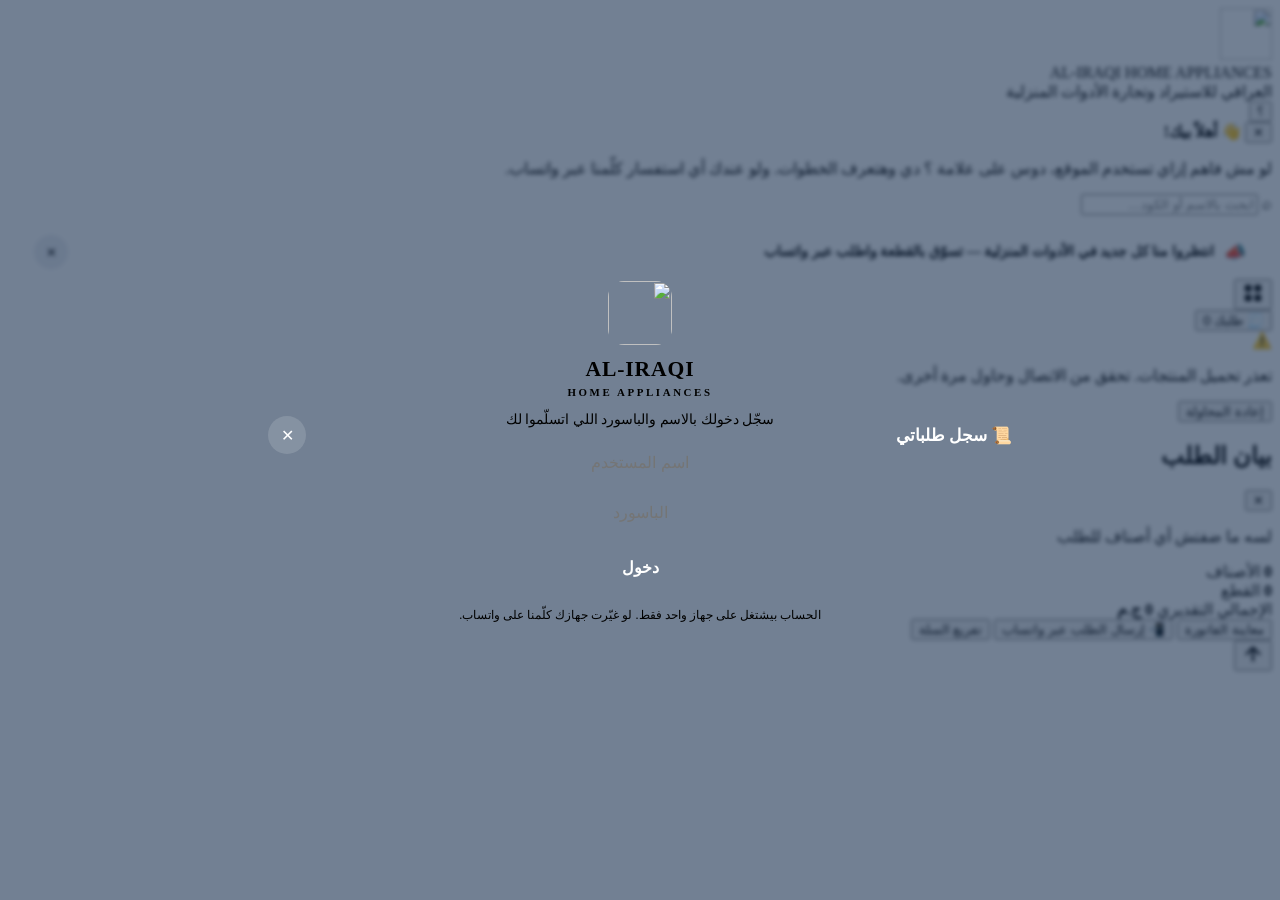
==== index.html @ 2ec54104 "Add files via upload" ====
<!DOCTYPE html>
<html lang="ar" dir="rtl">
<head>
<meta charset="UTF-8">
<meta name="viewport" content="width=device-width, initial-scale=1.0">
<title>AL-IRAQI HOME APPLIANCES | المتجر</title>
<!-- ===== رسالة الرابط (بتظهر لما الرابط يتبعت على واتساب/فيسبوك) — غيّر النص هنا مرة واحدة ===== -->
<meta name="description" content="انتظروا منا كل جديد في الأدوات المنزلية — تسوّق بالقطعة واطلب عبر واتساب">
<meta property="og:type" content="website">
<meta property="og:locale" content="ar_EG">
<meta property="og:title" content="AL-IRAQI HOME APPLIANCES | المتجر">
<meta property="og:description" content="انتظروا منا كل جديد في الأدوات المنزلية — تسوّق بالقطعة واطلب عبر واتساب">
<meta name="twitter:card" content="summary_large_image">
<!-- بعد ما تعرف الرابط النهائي للموقع، شيل علامات التعليق وبدّل YOUR-DOMAIN:
<link rel="canonical" href="https://YOUR-DOMAIN/">
<meta property="og:url" content="https://YOUR-DOMAIN/">
<meta property="og:image" content="https://YOUR-DOMAIN/preview.png">
(preview.png = صورة 1200×630 بصيغة PNG أو JPG بجانب index.html — واتساب مش بيعرض SVG)
-->
<meta name="theme-color" content="#1b3a63">
<link rel="icon" href="data:image/svg+xml,%3Csvg xmlns='http://www.w3.org/2000/svg' viewBox='0 0 64 64'%3E%3Crect width='64' height='64' rx='14' fill='%231b3a63'/%3E%3Ctext x='32' y='43' font-size='30' font-weight='800' text-anchor='middle' font-family='Arial' fill='%23fff'%3EAI%3C/text%3E%3C/svg%3E">
<link rel="preconnect" href="https://fonts.googleapis.com">
<link rel="preconnect" href="https://fonts.gstatic.com" crossorigin>
<link href="https://fonts.googleapis.com/css2?family=Montserrat:wght@500;600;700;800&family=Cairo:wght@400;600;700;800&family=Tajawal:wght@400;500;700&display=swap" rel="stylesheet">
<link rel="stylesheet" href="style.css">
<link rel="stylesheet" href="cards.css">
</head>
<body data-mode="retail">

  <!-- ===== شريط وضع التجربة (بيظهر للمدير فقط) ===== -->
  <div class="test-ribbon" id="testRibbon" hidden role="status">🧪 وضع التجربة — الطلبات هنا وهمية ومش بتأثر على المخزون الحقيقي</div>

  <!-- ===== الهيدر ===== -->
  <header class="site-header">
    <div class="header-inner">
      <div class="brand">
        <img class="brand-logo" src="logo.svg" alt="" width="52" height="52">
        <div class="brand-text">
          <div class="brand-en">AL-IRAQI <span>HOME APPLIANCES</span></div>
          <div class="brand-ar">العراقي للاستيراد وتجارة الأدوات المنزلية</div>
        </div>
      </div>
      <div class="header-actions">
      <button class="help-btn history-btn" id="historyBtn" type="button" hidden aria-haspopup="dialog" aria-label="سجل طلباتي" title="سجل طلباتي">📜<span class="history-count" id="historyCount">0</span></button>
      <div class="help-wrap">
        <button class="help-btn" id="helpBtn" type="button" aria-haspopup="dialog" aria-label="كيفية استخدام الموقع" title="كيفية استخدام الموقع">؟</button>
        <div class="help-popover" id="helpPopover" hidden role="note">
          <button class="help-popover-close" id="helpPopoverClose" type="button" aria-label="إغلاق الرسالة">✕</button>
          <b>👋 أهلاً بيك!</b>
          <p>لو مش فاهم إزاي تستخدم الموقع، دوس على علامة <span class="hp-q">؟</span> دي وهتعرف الخطوات. ولو عندك أي استفسار كلّمنا عبر واتساب.</p>
        </div>
      </div>
      </div>
    </div>
    <div class="control-bar">
      <div class="search-wrap">
        <span class="search-icon">⌕</span>
        <input type="text" id="searchInput" placeholder="ابحث بالاسم أو الكود…" autocomplete="off" aria-label="ابحث عن المنتجات بالاسم أو الكود">
      </div>
    </div>
  </header>

  <!-- ===== رسالة ثابتة (غيّر النص جوه الـ span، ولو سبته فاضي مش هتظهر) ===== -->
  <div class="site-banner" id="siteBanner" hidden role="note">
    <span class="site-banner-icon" aria-hidden="true">📣</span>
    <p class="site-banner-text">انتظروا منا كل جديد في الأدوات المنزلية — تسوّق بالقطعة واطلب عبر واتساب</p>
    <button class="site-banner-close" id="siteBannerClose" type="button" aria-label="إغلاق الرسالة">✕</button>
  </div>

  <!-- ===== الشريط الثابت ===== -->
  <nav class="nav-bar" id="navBar" aria-label="الأقسام">
    <div class="nav-inner">
      <button class="cat-grid-btn" id="catGridBtn" type="button" aria-haspopup="dialog" aria-label="كل الأقسام" title="كل الأقسام">
        <svg viewBox="0 0 24 24" width="22" height="22" aria-hidden="true"><rect x="3" y="3" width="7.5" height="7.5" rx="2" fill="currentColor"/><rect x="13.5" y="3" width="7.5" height="7.5" rx="2" fill="currentColor"/><rect x="3" y="13.5" width="7.5" height="7.5" rx="2" fill="currentColor"/><rect x="13.5" y="13.5" width="7.5" height="7.5" rx="2" fill="currentColor"/></svg>
      </button>
      <div class="category-chips" id="categoryChips" role="tablist" aria-label="تصفية حسب القسم"></div>
      <button class="cart-btn" id="cartBtn" type="button" aria-label="سلة الطلب">
        <span class="cart-icon">🧾</span>
        <span class="cart-label">طلبك</span>
        <span class="cart-count" id="cartCount">0</span>
      </button>
    </div>
  </nav>

  <!-- ===== حالات التحميل ===== -->
  <div class="empty-state" id="loadingState">
    <span>⏳</span>
    <p>جاري تحميل المنتجات…</p>
  </div>
  <div class="empty-state" id="loadErrorState" hidden>
    <span>⚠️</span>
    <p>تعذر تحميل المنتجات. تحقق من الاتصال وحاول مرة أخرى.</p>
    <button id="retryLoadBtn" type="button">إعادة المحاولة</button>
  </div>
  <div class="empty-state" id="noProductsState" hidden>
    <span>📦</span>
    <p>لا توجد منتجات متاحة حالياً.</p>
  </div>
  <div class="empty-state" id="emptyState" hidden>
    <span>📭</span>
    <p>مفيش أصناف مطابقة للبحث ده</p>
    <button id="resetFilters" type="button">إلغاء الفلاتر</button>
  </div>

  <!-- ===== شبكة المنتجات ===== -->
  <main class="catalog-grid" id="catalogGrid" aria-live="polite" hidden></main>

  <!-- ===== قالب كارت المنتج (شكل بيموكوك: صورة كبيرة + شريط الاسم + جدول بيانات) ===== -->
  <template id="cardTemplate">
    <article class="product-card">
      <div class="card-media">
        <img class="card-img" alt="" decoding="async">
        <div class="gallery-nav" hidden>
          <button type="button" class="gallery-arrow prev" aria-label="الصورة السابقة">‹</button>
          <button type="button" class="gallery-arrow next" aria-label="الصورة التالية">›</button>
        </div>
        <span class="gallery-counter" dir="ltr">1 / 1</span>
        <div class="card-badges" hidden></div>
      </div>

      <h3 class="card-name"></h3>

      <div class="info-table">
        <div class="info-row"><span class="info-label">كود المنتج</span><span class="info-val card-itemid"></span></div>
        <div class="info-row row-cat"><span class="info-label">القسم</span><span class="info-val card-category"></span></div>
        <div class="info-row row-pcs"><span class="info-label">الكمية داخل الكرتونة</span><span class="info-val qty-num"></span></div>
        <div class="info-row row-piece"><span class="info-label">سعر القطعة</span><span class="info-val price-piece"></span></div>
        <div class="info-row row-carton"><span class="info-label">سعر الكرتونة</span><span class="info-val price-carton"></span></div>
        <div class="info-row row-avail"><span class="info-label">الحالة</span><span class="info-val"><span class="avail-flag"></span></span></div>
      </div>

      <p class="card-desc"></p>

      <div class="card-buy">
        <div class="unit-switch" role="group" aria-label="طريقة الشراء">
          <button type="button" class="unit-btn" data-unit="piece">بالقطعة</button>
          <button type="button" class="unit-btn active" data-unit="carton">بالكرتونة</button>
        </div>

        <div class="qty-stepper">
          <button class="step-btn minus" type="button" aria-label="تقليل">−</button>
          <input type="number" class="qty-input" value="1" min="1" step="1" inputmode="numeric" aria-label="الكمية">
          <button class="step-btn plus" type="button" aria-label="زيادة">+</button>
        </div>

        <div class="line-total">
          <span>الإجمالي</span>
          <b class="line-total-value"></b>
        </div>

        <button class="btn-add" type="button">أضف للطلب</button>
      </div>
    </article>
  </template>

  <!-- ===== لايت بوكس الصورة ===== -->
  <div class="lightbox" id="lightbox" hidden role="dialog" aria-modal="true" aria-label="تكبير صورة المنتج">
    <button class="lightbox-close" id="lightboxClose" type="button" aria-label="إغلاق">✕</button>
    <button class="lightbox-arrow prev" id="lightboxPrev" type="button" aria-label="الصورة السابقة" hidden>‹</button>
    <img id="lightboxImg" src="" alt="" loading="lazy" decoding="async">
    <button class="lightbox-arrow next" id="lightboxNext" type="button" aria-label="الصورة التالية" hidden>›</button>
    <span class="lightbox-counter" id="lightboxCounter" hidden></span>
  </div>

  <!-- ===== سلة الطلب ===== -->
  <aside class="cart-panel" id="cartPanel" aria-hidden="true" role="dialog" aria-modal="true" aria-label="بيان الطلب">
    <div class="cart-header">
      <h2>بيان الطلب</h2>
      <button id="cartClose" type="button" aria-label="إغلاق السلة">✕</button>
    </div>
    <div class="cart-items" id="cartItems">
      <p class="cart-empty-msg">لسه ما ضفتش أي أصناف للطلب</p>
    </div>
    <div class="cart-summary">
      <div class="cart-stats">
        <div class="cart-stat">
          <b id="cartTotalItems">0</b>
          <span>الأصناف</span>
        </div>
        <div class="cart-stat stat-cartons">
          <b id="cartTotalCartons">0</b>
          <span>الكراتين</span>
        </div>
        <div class="cart-stat">
          <b id="cartTotalPieces">0</b>
          <span>القطع</span>
        </div>
      </div>
      <div class="cart-grand-total">
        <span>الإجمالي التقديري</span>
        <b id="cartTotalPrice">0 ج.م</b>
      </div>
      <div class="cart-summary-actions">
        <button class="btn-invoice" id="invoiceBtn" type="button">معاينة الفاتورة</button>
        <button class="btn-checkout" id="checkoutBtn" type="button">📲 إرسال الطلب عبر واتساب</button>
        <button class="btn-clear-cart" id="clearCartBtn" type="button">تفريغ السلة</button>
      </div>
    </div>
  </aside>

  <!-- ===== الفاتورة / بيان الطلب ===== -->
  <div class="invoice-modal" id="invoiceModal" hidden role="dialog" aria-modal="true" aria-label="فاتورة الطلب">
    <div class="inv-busy" id="invBusy" hidden role="status" aria-live="polite">
      <div class="inv-busy-box"><span class="inv-spinner" aria-hidden="true"></span><p id="invBusyText">جاري تجهيز الفاتورة…</p></div>
    </div>
    <div class="inv-customer-edit" id="invCustomerEdit">
      <div class="inv-customer-title">بيانات العميل <small>(بتظهر في الفاتورة)</small></div>
      <div class="inv-customer-fields">
        <input type="text" id="customerName" maxlength="60" placeholder="اسم العميل / المحل *" autocomplete="name" required aria-required="true" aria-label="اسم العميل" aria-describedby="customerNameHint">
        <input type="tel" id="customerPhone" maxlength="20" inputmode="tel" placeholder="رقم الواتساب * (مثال: 01012345678)" autocomplete="tel" required aria-required="true" aria-label="رقم واتساب العميل" aria-describedby="customerPhoneHint">
      </div>
      <small class="field-hint" id="customerNameHint" hidden></small>
      <small class="field-hint" id="customerPhoneHint" hidden></small>
    </div>
    <div class="invoice-toolbar" id="invoiceToolbar">
      <button type="button" class="inv-btn primary" id="invoicePdfBtn">⬇️ تحميل PDF وإرسال عبر واتساب</button>
      <button type="button" class="inv-btn" id="invoiceCloseBtn">إغلاق</button>
    </div>
    <p class="inv-ready" id="invReady" hidden role="status">✅ اتحمّل ملف الفاتورة — دوس الزرار الأخضر «إرسال عبر واتساب»، وبعدين اضغط 📎 وارفق آخر ملف اتحمّل (مستند).</p>
    <div class="invoice-sheet" id="invoiceDoc"></div>
  </div>

  <!-- ===== سجل طلباتي (فواتير العميل السابقة) ===== -->
  <div class="hist-modal" id="historyModal" hidden role="dialog" aria-modal="true" aria-label="سجل طلباتي">
    <div class="hist-overlay" id="historyOverlay"></div>
    <div class="hist-sheet">
      <div class="hist-head">
        <h2>📜 سجل طلباتي</h2>
        <button id="historyClose" type="button" aria-label="إغلاق">✕</button>
      </div>
      <div class="hist-body" id="historyList"></div>
    </div>
  </div>

  <!-- ===== مودال كيفية استخدام الموقع ===== -->
  <div class="help-modal" id="helpModal" hidden role="dialog" aria-modal="true" aria-label="كيفية استخدام الموقع">
    <div class="help-overlay" id="helpOverlay"></div>
    <div class="help-sheet">
      <div class="help-head">
        <h2>إزاي تستخدم الموقع؟</h2>
        <button id="helpClose" type="button" aria-label="إغلاق">✕</button>
      </div>
      <div class="help-body">
        <div class="help-tip">
          <span class="help-tip-icon">🖼️</span>
          <div class="help-tip-text">
            <b>تكبير صور المنتج</b>
            <p>دوس على صورة أي منتج تتكبر على طول، وتقدر تتنقل بين كل صور الصنف بالأسهم أو بالسحب بإصبعك.</p>
          </div>
        </div>
        <div class="help-tip">
          <span class="help-tip-icon">📂</span>
          <div class="help-tip-text">
            <b>تصفح الأقسام</b>
            <p>أول ما تنزل، اللوجو والبحث بيختفوا ويفضل شريط الأقسام ثابت فوق. مرّر عليه يمين وشمال، أو دوس على زرار المربعات ▦ تشوف كل الأقسام مرة واحدة وتختار منها. وزرار السهم ⬆ تحت بيرجّعك لأول الصفحة.</p>
          </div>
        </div>
        <div class="help-tip">
          <span class="help-tip-icon">🛒</span>
          <div class="help-tip-text">
            <b>إضافة صنف للطلب</b>
            <p>حدد الكمية المطلوبة، وبعدين دوس "أضف للطلب" — تقدر تتابع اللي ضفته من زرار "طلبك" فوق.</p>
          </div>
        </div>
        <div class="help-tip">
          <span class="help-tip-icon">🧾</span>
          <div class="help-tip-text">
            <b>تجهيز الفاتورة</b>
            <p>من "طلبك" دوس "معاينة الفاتورة"، اكتب اسمك ورقم الواتساب (إلزامي)، وبعدين دوس «تحميل PDF وإرسال عبر واتساب»: الملف بينزل، ونفس الزرار بيتحول لأخضر «إرسال عبر واتساب» — دوس عليه تاني.</p>
          </div>
        </div>
        <div class="help-tip">
          <span class="help-tip-icon">📎</span>
          <div class="help-tip-text">
            <b>إرسال الفاتورة عبر واتساب</b>
            <p>بعد ما الملف ينزل دوس نفس الزرار تاني (بقى أخضر «إرسال عبر واتساب») — هيفتح محادثتنا برسالة جاهزة. بعدها اضغط 📎 واختار «مستند» وارفق <b>آخر ملف اتحمّل</b> (ملف الفاتورة)، وابعت. متنساش ترفق الملف قبل الإرسال!</p>
          </div>
        </div>
      </div>
      <div class="help-foot">
        <span>في مشكلة أو استفسار؟</span>
        <a id="helpWhatsappLink" href="#" target="_blank" rel="noopener" class="help-whatsapp-link">📞 تواصل معنا عبر واتساب</a>
        <button id="logoutBtn" class="logout-btn" type="button" hidden>تسجيل الخروج</button>
      </div>
    </div>
  </div>

  <!-- ===== شاشة كل الأقسام ===== -->
  <div class="cat-sheet-modal" id="catSheet" hidden role="dialog" aria-modal="true" aria-label="كل التصنيفات">
    <div class="cat-sheet-overlay" id="catSheetOverlay"></div>
    <div class="cat-sheet">
      <div class="cat-sheet-handle" aria-hidden="true"></div>
      <div class="cat-sheet-head">
        <h2>كل التصنيفات</h2>
        <button id="catSheetClose" type="button" aria-label="إغلاق">✕</button>
      </div>
      <div class="cat-sheet-list" id="catSheetList"></div>
    </div>
  </div>

  <!-- ===== زرار الصعود للأعلى ===== -->
  <button class="scroll-top" id="scrollTopBtn" type="button" aria-label="الرجوع لأعلى الصفحة" title="لأعلى">
    <svg viewBox="0 0 24 24" width="22" height="22" aria-hidden="true"><path d="M12 19V5M5 12l7-7 7 7" fill="none" stroke="currentColor" stroke-width="2.6" stroke-linecap="round" stroke-linejoin="round"/></svg>
  </button>

  <!-- ===== شاشة تسجيل الدخول (الموقع كله مقفول لحد ما العميل يسجّل) ===== -->
  <div class="login-gate" id="loginGate" hidden role="dialog" aria-modal="true" aria-label="تسجيل الدخول">
    <form class="login-card" id="loginForm" autocomplete="on">
      <img class="login-logo" src="logo.svg" alt="" width="64" height="64">
      <h1 class="login-title">AL-IRAQI <small>HOME APPLIANCES</small></h1>
      <p class="login-sub">سجّل دخولك بالاسم والباسورد اللي اتسلّموا لك</p>
      <input type="text" id="loginUser" name="username" placeholder="اسم المستخدم" autocomplete="username" autocapitalize="none" spellcheck="false" required aria-label="اسم المستخدم">
      <input type="password" id="loginPass" name="password" placeholder="الباسورد" autocomplete="current-password" required aria-label="الباسورد">
      <p class="login-error" id="loginError" hidden role="alert"></p>
      <button type="submit" class="btn-login" id="loginBtn">دخول</button>
      <p class="login-note">الحساب بيشتغل على جهاز واحد فقط. لو غيّرت جهازك كلّمنا على واتساب.</p>
    </form>
  </div>

  <div class="cart-overlay" id="cartOverlay" hidden></div>
  <div class="toast-container" id="toastContainer" role="status" aria-live="polite" aria-atomic="true"></div>

  <script src="https://cdnjs.cloudflare.com/ajax/libs/PapaParse/5.4.1/papaparse.min.js"></script>
  <script src="https://cdnjs.cloudflare.com/ajax/libs/html2canvas/1.4.1/html2canvas.min.js"></script>
  <script src="https://cdnjs.cloudflare.com/ajax/libs/jspdf/2.5.1/jspdf.umd.min.js"></script>
  <script src="script.js"></script>
</body>
</html>
---- cards.css ----
/* =========================================================
   cards.css — شكل كارت الصنف (على طراز بيموكوك) + فروق نسخة القطاعي
   بيتحمّل بعد style.css (لا تغيّر ترتيبهم في الـ HTML)
   ========================================================= */

/* ---- الشبكة: عمود واحد على الموبايل عشان الصورة تاخد أكبر مساحة ---- */
.catalog-grid,
.category-products-grid{
  grid-template-columns:repeat(auto-fill, minmax(min(280px, 100%), 1fr));
  gap:22px;
}
@media (max-width:600px){
  .catalog-grid{ padding:14px 12px 80px; }
  .catalog-grid,
  .category-products-grid{ grid-template-columns:1fr; gap:16px; }
}

/* ---- الكارت ---- */
.product-card{ border-radius:20px; }
.product-card:hover{ transform:none; }
.product-card:hover .card-img{ transform:none; }

/* الصورة: مربعة بعرض الكارت كله، بدون قص للمحتوى المهم */
.card-media{ aspect-ratio:1/1; border-radius:0; }
.card-img{ object-fit:cover; }
.gallery-arrow{ width:38px; height:38px; font-size:1.3rem; }

/* شريط اسم الصنف */
.product-card .card-name{
  margin:0;
  padding:14px 14px;
  background:var(--emerald-bg);
  border-top:1px solid var(--line);
  border-bottom:2px solid var(--emerald);
  color:var(--navy);
  font-size:1.08rem;
  font-weight:800;
  line-height:1.5;
  text-align:center;
}

/* ---- جدول البيانات: العنوان يمين والقيمة شمال ---- */
.info-table{ display:flex; flex-direction:column; }
.info-row{
  display:grid;
  grid-template-columns:1fr 1fr;
  min-height:46px;
  border-bottom:1px solid var(--line);
}
.info-label,
.info-val{
  display:flex;
  align-items:center;
  justify-content:center;
  padding:8px 10px;
  text-align:center;
  min-width:0;
}
.info-label{
  border-left:1px solid var(--line);
  font-weight:700;
  font-size:.88rem;
  color:var(--text);
}
.info-val{
  font-weight:800;
  font-size:.98rem;
  color:var(--navy);
  overflow-wrap:anywhere;
}
/* تعديل خصائص قديمة في style.css كانت معمولة لشكل الكارت القديم */
.info-val.card-itemid,
.info-val.card-category{
  max-width:none;
  flex:initial;
  white-space:normal;
  overflow:visible;
  text-overflow:clip;
  font-size:.95rem;
  text-align:center;
}
.info-val.card-itemid{ direction:ltr; unicode-bidi:plaintext; }
.info-val.card-category{ color:var(--emerald-dk); }
.info-val .avail-flag{ margin:0; font-size:.78rem; padding:3px 12px; }

/* السعر المختار حاليًا (قطعة/كرتونة) يتلوّن */
.info-row.is-selected .info-label{ background:var(--emerald-bg); }
.info-row.is-selected .info-val{ background:var(--emerald-bg); color:var(--emerald-dk); }

.product-card .card-desc{
  margin:0;
  padding:10px 14px 0;
  font-size:.84rem;
}

/* ---- منطقة الشراء ---- */
.card-buy{
  display:flex;
  flex-direction:column;
  gap:10px;
  padding:14px;
  margin-top:auto;
}
.card-buy .unit-switch{ margin:0; }
.card-buy .qty-stepper{ width:100%; justify-content:space-between; }
.card-buy .step-btn{ width:52px; height:46px; font-size:1.3rem; }
.card-buy .qty-input{ flex:1; width:auto; height:46px; font-size:1rem; }
.card-buy .line-total{ margin:0; }
.card-buy .btn-add{ flex:none; width:100%; min-height:48px; font-size:.95rem; }

/* ---- فروق نسخة القطاعي: مفيش كراتين نهائيًا ---- */
body[data-mode="retail"] .cart-stats{ grid-template-columns:repeat(2, 1fr); }
body[data-mode="retail"] .cart-stat.stat-cartons{ display:none; }

/* =========================================================
   ظهور الصورة تدريجيًا: نسخة صغيرة مموّهة ثم الدقة العالية
   ========================================================= */
.card-img{ color:transparent; font-size:0; transition:filter .35s ease, transform .35s ease; }
.card-img.img-blur{ filter:blur(10px); transform:scale(1.05); }
@media (prefers-reduced-motion: reduce){ .card-img{ transition:none; } }

/* شارة "غير متوفر" على الصورة (نسخة الجملة) — أعلى يسار الصورة */
.card-unavail-badge{
  position:absolute;
  top:12px; left:12px;
  padding:5px 12px;
  border-radius:999px;
  background:var(--danger);
  color:#fff;
  font-size:.74rem;
  font-weight:800;
  box-shadow:var(--shadow-sm);
  pointer-events:none;
}

/* ---- الرسالة الثابتة تحت الهيدر ---- */
.site-banner{
  display:flex;
  align-items:center;
  gap:10px;
  max-width:1560px;
  margin:10px auto 0;
  padding:10px 14px;
  background:var(--emerald-bg);
  border:1px solid var(--emerald);
  border-radius:var(--radius-sm);
  color:var(--navy);
}
.site-banner-icon{ flex:0 0 auto; font-size:1.1rem; }
.site-banner-text{ flex:1; margin:0; font-size:.9rem; font-weight:700; line-height:1.6; }
.site-banner-close{
  flex:0 0 auto;
  width:34px; height:34px;
  border:none; border-radius:50%;
  background:rgba(27,58,99,.08);
  color:var(--navy);
  cursor:pointer;
}
.site-banner-close:hover{ background:rgba(27,58,99,.16); }
@media (max-width:1590px){ .site-banner{ margin-inline:12px; } }

/* =========================================================
   توافق كل الشاشات: موبايل ← آيباد ← لابتوب ← شاشات كبيرة
   ========================================================= */
/* تابلت (آيباد عمودي/أفقي): 2–3 أعمدة بحسب العرض تلقائيًا */
@media (min-width:601px) and (max-width:1023px){
  .catalog-grid{ padding-left:20px; padding-right:20px; }
  .product-card .card-name{ font-size:1.02rem; }
}
/* لابتوب وكمبيوتر */
@media (min-width:1400px){
  .header-inner, .control-bar, .nav-inner, .catalog-grid{ max-width:1560px; }
  .product-card .card-name{ font-size:1.1rem; }
}
/* شاشات كبيرة جدًا */
@media (min-width:1900px){
  .header-inner, .control-bar, .nav-inner, .catalog-grid, .site-banner{ max-width:1800px; }
  .catalog-grid, .category-products-grid{ grid-template-columns:repeat(auto-fill, minmax(320px, 1fr)); }
}
/* موبايل صغير */
@media (max-width:360px){
  .product-card .card-name{ font-size:.98rem; padding:12px 10px; }
  .info-label{ font-size:.8rem; }
  .info-val{ font-size:.9rem; }
}
/* موبايل بالعرض: الصورة مش لازم تملا الشاشة كلها */
@media (orientation:landscape) and (max-height:520px){
  .catalog-grid, .category-products-grid{ grid-template-columns:repeat(2, minmax(0,1fr)); }
}
/* الأجهزة اللي بتشتغل باللمس: أهداف ضغط أكبر */
@media (hover:none){
  .gallery-arrow{ width:42px; height:42px; }
}

/* =========================================================
   شاشة تسجيل الدخول + شريط وضع التجربة
   ========================================================= */
.login-gate{
  position:fixed; inset:0; z-index:300;
  display:flex; align-items:center; justify-content:center;
  padding:20px;
  background:var(--bg);
  overflow-y:auto;
}
.login-card{
  width:min(400px, 100%);
  display:flex; flex-direction:column; gap:12px;
  padding:28px 22px 22px;
  background:var(--card);
  border:1px solid var(--line);
  border-radius:22px;
  box-shadow:var(--shadow-lg);
  text-align:center;
}
.login-logo{ width:64px; height:64px; margin:0 auto; border-radius:16px; display:block; }
.login-title{
  margin:0;
  font-family:var(--ff-en);
  font-weight:800; font-size:1.35rem; letter-spacing:.04em;
  color:var(--navy); line-height:1.2;
}
.login-title small{
  display:block; margin-top:3px;
  font-size:.68rem; font-weight:600; letter-spacing:.24em; color:var(--emerald);
}
.login-sub{ margin:0 0 4px; font-size:.88rem; color:var(--muted); }
.login-card input{
  min-height:var(--tap);
  padding:10px 16px;
  border-radius:var(--radius-sm);
  border:1px solid var(--line);
  background:var(--surface);
  color:var(--text);
  font-size:1rem;
  text-align:center;
}
.login-card input:focus{ outline:none; border-color:var(--navy); background:var(--card); box-shadow:0 0 0 3px var(--navy-soft); }
.login-error{
  margin:0; padding:9px 12px;
  border-radius:var(--radius-sm);
  background:var(--danger-bg); color:var(--danger);
  font-size:.84rem; font-weight:700; line-height:1.6;
}
.btn-login{
  min-height:48px;
  border:none; border-radius:999px;
  background:var(--navy); color:#fff;
  font-weight:800; font-size:1rem; cursor:pointer;
  transition:background .2s ease;
}
.btn-login:hover{ background:var(--navy-deep); }
.btn-login:disabled{ opacity:.6; cursor:wait; }
.login-note{ margin:2px 0 0; font-size:.76rem; color:var(--muted); line-height:1.6; }

.logout-btn{
  min-height:40px; padding:0 16px;
  border-radius:999px;
  border:1px solid var(--line);
  background:var(--card); color:var(--danger);
  font-weight:700; font-size:.82rem; cursor:pointer;
}
.logout-btn:hover{ background:var(--danger-bg); }

.test-ribbon{
  padding:8px 14px;
  background:#c2564e; color:#fff;
  text-align:center; font-weight:800; font-size:.84rem;
}

/* =========================================================
   سجل الطلبات (فواتير العميل السابقة)
   ========================================================= */
.header-actions{ display:flex; align-items:center; gap:8px; flex:0 0 auto; }
.history-btn{ position:relative; font-size:1.15rem; }
.history-count{
  position:absolute; top:-5px; left:-5px;
  min-width:19px; height:19px; padding:0 5px;
  border-radius:999px; background:var(--emerald); color:#fff;
  font-size:.68rem; font-weight:800; line-height:19px; text-align:center;
}

.hist-modal{ position:fixed; inset:0; z-index:165; display:flex; align-items:flex-end; justify-content:center; }
.hist-overlay{ position:absolute; inset:0; background:rgba(20,44,76,.6); backdrop-filter:blur(2px); animation:fadeIn .2s ease; }
.hist-sheet{
  position:relative;
  width:min(780px, 100%);
  max-height:92vh;
  display:flex; flex-direction:column;
  background:var(--bg);
  border-radius:22px 22px 0 0;
  box-shadow:var(--shadow-lg);
  overflow:hidden;
}
@media (min-width:700px){
  .hist-modal{ align-items:center; padding:20px; }
  .hist-sheet{ border-radius:var(--radius); max-height:86vh; }
}
.hist-head{
  flex:0 0 auto;
  display:flex; align-items:center; justify-content:space-between;
  padding:14px 18px;
  background:var(--navy); color:#fff;
}
.hist-head h2{ margin:0; font-size:1.05rem; font-weight:800; }
.hist-head button{
  width:38px; height:38px; border:none; border-radius:50%;
  background:rgba(255,255,255,.14); color:#fff; font-size:1rem; cursor:pointer;
}
.hist-head button:hover{ background:rgba(255,255,255,.26); }
.hist-body{
  flex:1; overflow-y:auto; -webkit-overflow-scrolling:touch;
  padding:14px; display:flex; flex-direction:column; gap:10px;
  padding-bottom:calc(16px + env(safe-area-inset-bottom));
}
.hist-card{ background:var(--card); border:1px solid var(--line); border-radius:var(--radius-sm); overflow:hidden; box-shadow:var(--shadow-sm); }
.hist-card.cancelled{ opacity:.75; }
.hist-card.open{ border-color:var(--navy); }
.hist-card-head{
  width:100%;
  display:grid; grid-template-columns:1fr auto; gap:3px 10px; align-items:center;
  padding:12px 14px; border:none; background:transparent; text-align:right; cursor:pointer; color:var(--text);
}
.hist-num{ direction:ltr; unicode-bidi:isolate; text-align:right; font-family:var(--ff-en); font-weight:800; font-size:.86rem; color:var(--navy); }
.hist-status{ justify-self:end; padding:2px 11px; border-radius:999px; font-size:.7rem; font-weight:800; }
.hist-status.ok{ background:var(--emerald-bg); color:var(--emerald-dk); }
.hist-status.edited{ background:#fff4dc; color:#b7791f; }
.hist-status.cancelled{ background:var(--danger-bg); color:var(--danger); }
.hist-date{ direction:ltr; unicode-bidi:isolate; text-align:right; font-size:.76rem; color:var(--muted); }
.hist-total{ justify-self:end; font-size:.98rem; color:var(--navy); }
.hist-detail{ padding:0 14px 14px; border-top:1px dashed var(--line); }
.hist-note{ margin:10px 0 0; padding:8px 12px; border-radius:10px; background:#fff4dc; color:#8a6100; font-size:.8rem; font-weight:700; line-height:1.7; }
.hist-table-wrap{ overflow-x:auto; -webkit-overflow-scrolling:touch; margin-top:10px; }
.hist-table{ width:100%; border-collapse:collapse; font-size:.82rem; }
.hist-table th{ background:var(--surface); color:var(--navy); font-weight:800; padding:7px 8px; text-align:center; white-space:nowrap; }
.hist-table td{ padding:8px; border-bottom:1px solid var(--line); text-align:center; vertical-align:middle; }
.hist-table td.hist-name{ text-align:right; min-width:130px; font-weight:700; color:var(--navy); }
.hist-table td.hist-name small{ color:var(--muted); font-weight:600; direction:ltr; unicode-bidi:plaintext; }
.hist-table td.hist-line-total{ font-weight:800; white-space:nowrap; }
.hist-again{
  display:block; width:100%; margin-top:12px; min-height:var(--tap);
  border:none; border-radius:999px; background:var(--emerald); color:#fff;
  font-weight:800; font-size:.9rem; cursor:pointer;
}
.hist-again:hover{ background:var(--emerald-dk); }
@media (max-width:600px){
  .hist-table{ font-size:.76rem; }
}
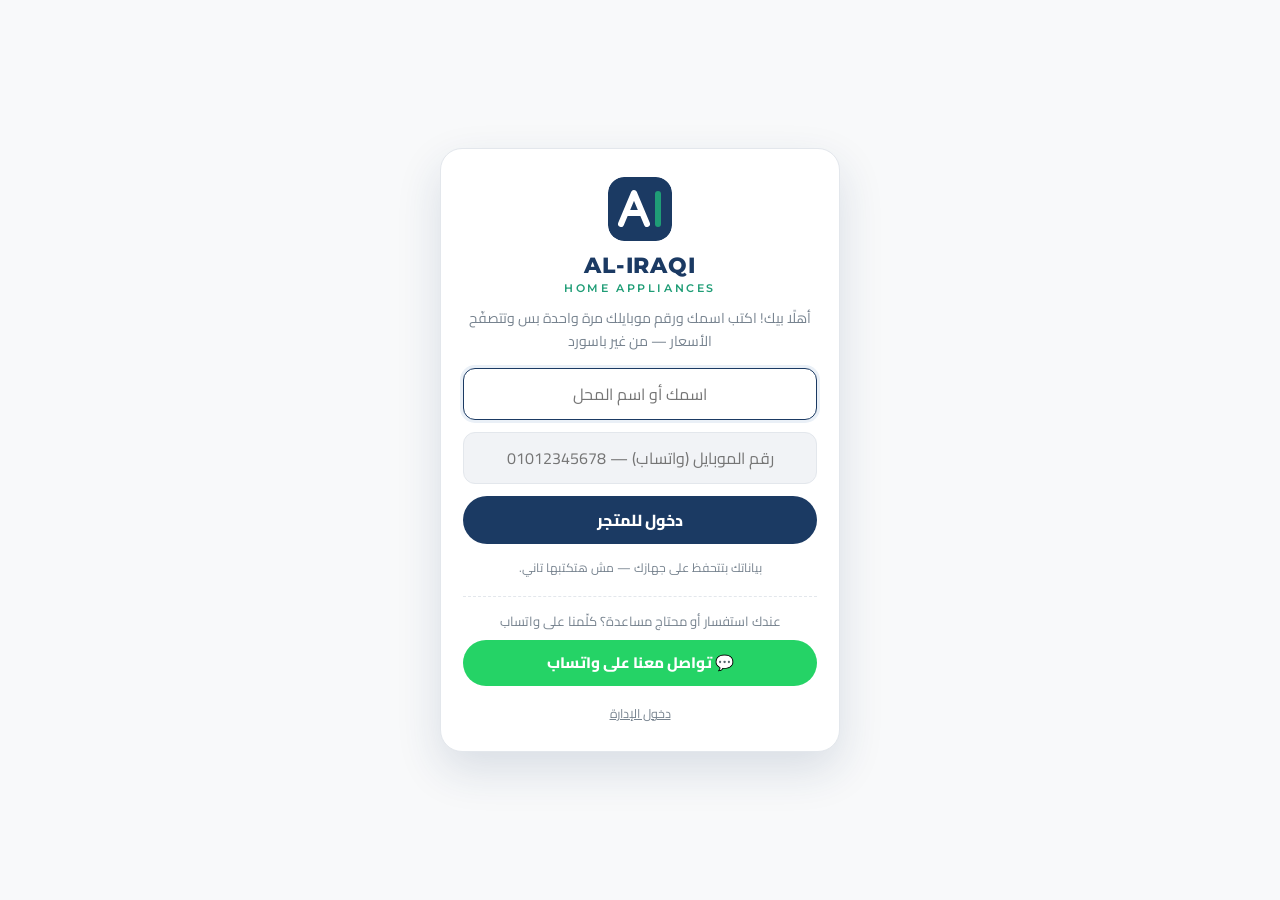
==== commit 18b27588: "Add files via upload" ====
--- a/index.html
+++ b/index.html
@@ -303,17 +303,32 @@
     <svg viewBox="0 0 24 24" width="22" height="22" aria-hidden="true"><path d="M12 19V5M5 12l7-7 7 7" fill="none" stroke="currentColor" stroke-width="2.6" stroke-linecap="round" stroke-linejoin="round"/></svg>
   </button>
 
-  <!-- ===== شاشة تسجيل الدخول (الموقع كله مقفول لحد ما العميل يسجّل) ===== -->
-  <div class="login-gate" id="loginGate" hidden role="dialog" aria-modal="true" aria-label="تسجيل الدخول">
-    <form class="login-card" id="loginForm" autocomplete="on">
+  <!-- ===== شاشة الدخول: القطاعي مفتوح (اسم + موبايل مرة واحدة بس، بدون باسورد) ===== -->
+  <div class="login-gate" id="loginGate" hidden role="dialog" aria-modal="true" aria-label="الدخول للمتجر">
+    <form class="login-card" id="visitorForm" autocomplete="on">
       <img class="login-logo" src="logo.svg" alt="" width="64" height="64">
       <h1 class="login-title">AL-IRAQI <small>HOME APPLIANCES</small></h1>
-      <p class="login-sub">سجّل دخولك بالاسم والباسورد اللي اتسلّموا لك</p>
+      <p class="login-sub">أهلًا بيك! اكتب اسمك ورقم موبايلك مرة واحدة بس وتتصفّح الأسعار — من غير باسورد</p>
+      <input type="text" id="visitorName" name="name" placeholder="اسمك أو اسم المحل" autocomplete="name" maxlength="60" required aria-label="الاسم">
+      <input type="tel" id="visitorPhone" name="tel" placeholder="رقم الموبايل (واتساب) — 01012345678" autocomplete="tel" inputmode="tel" maxlength="20" required aria-label="رقم الموبايل">
+      <p class="login-error" id="visitorError" hidden role="alert"></p>
+      <button type="submit" class="btn-login" id="visitorBtn">دخول للمتجر</button>
+      <p class="login-note">بياناتك بتتحفظ على جهازك — مش هتكتبها تاني.</p>
+      <div class="login-wa">
+        <p class="login-wa-q">عندك استفسار أو محتاج مساعدة؟ كلّمنا على واتساب</p>
+        <a class="btn-wa js-new-wa" href="#" target="_blank" rel="noopener">💬 تواصل معنا على واتساب</a>
+      </div>
+      <button type="button" class="link-btn" id="showAdminLogin">دخول الإدارة</button>
+    </form>
+    <form class="login-card" id="loginForm" autocomplete="on" hidden>
+      <img class="login-logo" src="logo.svg" alt="" width="64" height="64">
+      <h1 class="login-title">AL-IRAQI <small>HOME APPLIANCES</small></h1>
+      <p class="login-sub">دخول الإدارة (وضع التجربة)</p>
       <input type="text" id="loginUser" name="username" placeholder="اسم المستخدم" autocomplete="username" autocapitalize="none" spellcheck="false" required aria-label="اسم المستخدم">
       <input type="password" id="loginPass" name="password" placeholder="الباسورد" autocomplete="current-password" required aria-label="الباسورد">
       <p class="login-error" id="loginError" hidden role="alert"></p>
       <button type="submit" class="btn-login" id="loginBtn">دخول</button>
-      <p class="login-note">الحساب بيشتغل على جهاز واحد فقط. لو غيّرت جهازك كلّمنا على واتساب.</p>
+      <button type="button" class="link-btn" id="backToVisitor">← رجوع</button>
     </form>
   </div>
 
--- a/style.css
+++ b/style.css
@@ -0,0 +1,1702 @@
+/* =========================================================
+   AL-IRAQI HOME APPLIANCES — Wholesale Catalog
+   Warm Minimalist: off-white ground · navy ink · emerald action
+   متوافق 100% مع نفس أسماء الكلاسات والـ IDs في index.html و script.js
+   ========================================================= */
+
+:root{
+  /* الأساس */
+  --bg:          #f8f9fa;   /* خلفية الصفحة أوف وايت */
+  --card:        #ffffff;   /* الكروت */
+  --surface:     #f1f3f6;   /* أسطح خفيفة (حقول، أزرار ثانوية) */
+  --surface-2:   #e7ebf0;
+  --line:        #e3e7ec;   /* الحدود */
+
+  /* الحبر */
+  --navy:        #1b3a63;   /* كحلي احترافي — عناوين وأزرار أساسية */
+  --navy-deep:   #142c4c;
+  --navy-soft:   #eaf0f7;
+  --text:        #22303f;
+  --muted:       #77838f;
+
+  /* التفاعل */
+  --emerald:     #1f9d76;   /* أخضر زمردي — واتساب والتأكيد */
+  --emerald-dk:  #17825f;
+  --emerald-bg:  #e8f6f1;
+
+  /* الحالات */
+  --ok:          #1f9d76;
+  --ok-bg:       #e8f6f1;
+  --danger:      #c2564e;
+  --danger-bg:   #fbeeed;
+
+  /* الظلال */
+  --shadow-sm:   0 1px 2px rgba(27,58,99,.05);
+  --shadow:      0 6px 18px rgba(27,58,99,.07);
+  --shadow-lg:   0 18px 45px rgba(27,58,99,.14);
+
+  --radius:      16px;
+  --radius-sm:   12px;
+  --tap:         44px;      /* الحد الأدنى المريح للمس */
+
+  --ff-en:       'Montserrat', sans-serif;
+  --ff-ar:       'Cairo', 'Tajawal', sans-serif;
+}
+
+*{ box-sizing:border-box; }
+html{ scroll-behavior:smooth; -webkit-text-size-adjust:100%; }
+
+/* أي عنصر عليه خاصية hidden يفضل مخفي مهما كانت القواعد التانية */
+[hidden]{ display:none !important; }
+
+body{
+  margin:0;
+  background:var(--bg);
+  color:var(--text);
+  font-family:var(--ff-ar);
+  line-height:1.6;
+  overflow-x:hidden;            /* ضمان عدم الخروج عن الشاشة */
+  -webkit-font-smoothing:antialiased;
+}
+
+img{ max-width:100%; }
+button, input, select{ font-family:inherit; font-size:1rem; }
+
+:focus-visible{
+  outline:2px solid var(--emerald);
+  outline-offset:2px;
+}
+
+/* ============ HEADER ============ */
+.site-header{
+  position:relative;           /* بيمرّ مع الصفحة ويختفي عند النزول — الثابت هو .nav-bar */
+  z-index:50;                  /* عشان الرسالة المنبثقة تحت علامة ؟ تظهر فوق الشريط */
+  background:var(--card);
+  color:var(--text);
+  border-bottom:1px solid var(--line);
+  box-shadow:var(--shadow-sm);
+}
+
+.header-inner{
+  max-width:1280px;
+  margin:0 auto;
+  padding:16px 24px 10px;
+  display:flex;
+  align-items:center;
+  justify-content:space-between;
+  gap:12px;
+}
+.brand{ display:flex; align-items:center; gap:12px; min-width:0; }
+.brand-logo{ width:52px; height:52px; flex:0 0 auto; border-radius:14px; display:block; box-shadow:var(--shadow-sm); }
+.brand-text{ min-width:0; }
+
+.brand-en{
+  font-family:var(--ff-en);
+  font-weight:800;
+  font-size:1.45rem;
+  letter-spacing:.04em;
+  line-height:1.15;
+  color:var(--navy);
+}
+.brand-en span{
+  display:block;
+  font-weight:600;
+  font-size:.78rem;
+  letter-spacing:.24em;
+  color:var(--emerald);
+  margin-top:3px;
+}
+.brand-ar{
+  font-weight:500;
+  font-size:.9rem;
+  color:var(--muted);
+  margin-top:6px;
+}
+
+
+.help-btn{
+  flex:0 0 auto;
+  width:var(--tap);
+  height:var(--tap);
+  border-radius:50%;
+  border:1px solid var(--line);
+  background:var(--surface);
+  color:var(--navy);
+  font-weight:800;
+  font-size:1rem;
+  cursor:pointer;
+  transition:background .2s ease, border-color .2s ease, transform .15s ease;
+}
+.help-btn:hover{ background:var(--navy-soft); border-color:var(--navy); }
+.help-btn:active{ transform:scale(.93); }
+
+.cart-btn{
+  display:inline-flex;
+  align-items:center;
+  gap:8px;
+  min-height:var(--tap);
+  background:var(--navy);
+  border:none;
+  color:#fff;
+  padding:0 18px;
+  border-radius:999px;
+  cursor:pointer;
+  font-weight:700;
+  font-size:.95rem;
+  box-shadow:var(--shadow-sm);
+  transition:background .2s ease, transform .15s ease;
+  white-space:nowrap;
+}
+.cart-btn:hover{ background:var(--navy-deep); }
+.cart-btn:active{ transform:scale(.97); }
+.cart-icon{ font-size:1.1rem; }
+.cart-count{
+  background:var(--emerald);
+  color:#fff;
+  font-weight:800;
+  min-width:24px;
+  height:24px;
+  border-radius:999px;
+  display:inline-flex;
+  align-items:center;
+  justify-content:center;
+  font-size:.78rem;
+  padding:0 6px;
+}
+
+/* ============ CONTROL BAR ============ */
+/* البحث + الترتيب في صف واحد، والأقسام شريط منفصل تحتهم ظاهر دايمًا (مفيش
+   أي قائمة مخفية ولا زرار لازم تعرف تدوس عليه) */
+.control-bar{
+  max-width:1280px;
+  margin:0 auto;
+  padding:0 24px 14px;
+  display:flex;
+  gap:10px;
+  align-items:center;
+}
+
+.search-wrap{ position:relative; min-width:0; flex:1; }
+.search-icon{
+  position:absolute;
+  top:50%;
+  right:16px;
+  transform:translateY(-50%);
+  color:var(--muted);
+  font-size:1.15rem;
+  pointer-events:none;
+}
+#searchInput{
+  width:100%;
+  min-height:var(--tap);
+  padding:10px 44px 10px 16px;
+  border-radius:999px;
+  border:1px solid var(--line);
+  background:var(--surface);
+  color:var(--text);
+  font-size:.95rem;
+  outline:none;
+  transition:border-color .2s ease, background .2s ease, box-shadow .2s ease;
+}
+#searchInput::placeholder{ color:#9aa5b1; }
+#searchInput:focus{
+  border-color:var(--navy);
+  background:var(--card);
+  box-shadow:0 0 0 4px var(--navy-soft);
+}
+
+/* ---- شريط الأقسام (Chips) — ظاهر دايمًا، يتمرر أفقيًا باللمس أو الماوس ---- */
+.category-chips{
+  flex:1 1 auto;
+  min-width:0;
+  display:flex;
+  gap:8px;
+  overflow-x:auto;
+  overscroll-behavior-x:contain;
+  -webkit-overflow-scrolling:touch;
+  scroll-snap-type:x proximity;
+  scrollbar-width:none;
+  padding:2px 0;
+}
+.category-chips::-webkit-scrollbar{ display:none; }
+.chip{
+  flex:0 0 auto;
+  scroll-snap-align:start;
+  display:inline-flex;
+  align-items:center;
+  gap:6px;
+  min-height:38px;
+  padding:0 16px;
+  border-radius:999px;
+  border:1px solid var(--line);
+  background:var(--card);
+  color:var(--text);
+  font-weight:700;
+  font-size:.85rem;
+  cursor:pointer;
+  white-space:nowrap;
+  transition:background .18s ease, border-color .18s ease, color .18s ease, transform .12s ease;
+}
+.chip:hover{ border-color:var(--navy); }
+.chip:active{ transform:scale(.96); }
+.chip.active{ background:var(--navy); border-color:var(--navy); color:#fff; box-shadow:var(--shadow-sm); }
+.chip .chip-count{ font-size:.72rem; opacity:.75; }
+.chip.active .chip-count{ opacity:.85; }
+
+/* ============ EMPTY / LOADING / ERROR STATES ============ */
+.empty-state{
+  max-width:420px;
+  margin:70px auto;
+  text-align:center;
+  color:var(--muted);
+  padding:0 20px;
+}
+.empty-state span{ font-size:2.6rem; display:block; margin-bottom:10px; }
+.empty-state button{
+  margin-top:14px;
+  min-height:var(--tap);
+  padding:10px 26px;
+  border-radius:999px;
+  border:1px solid var(--navy);
+  background:var(--card);
+  cursor:pointer;
+  font-weight:700;
+  color:var(--navy);
+  transition:background .2s ease, color .2s ease;
+}
+.empty-state button:hover{ background:var(--navy); color:#fff; }
+
+/* ============ PRODUCT GRID ============ */
+.catalog-grid{
+  max-width:1280px;
+  margin:0 auto;
+  padding:28px 24px 90px;
+  display:grid;
+  grid-template-columns:repeat(auto-fill, minmax(min(260px, 100%), 1fr));
+  gap:22px;
+  align-items:start;
+}
+
+.product-card{
+  background:var(--card);
+  border:1px solid var(--line);
+  border-radius:var(--radius);
+  overflow:hidden;
+  display:flex;
+  flex-direction:column;
+  box-shadow:var(--shadow-sm);
+  transition:box-shadow .25s ease, transform .25s ease;
+}
+.product-card:hover{
+  box-shadow:var(--shadow);
+  transform:translateY(-4px);
+}
+
+.card-media{
+  position:relative;
+  aspect-ratio:1/1;
+  background:var(--surface);
+  cursor:zoom-in;
+  overflow:hidden;
+}
+.card-img{
+  width:100%; height:100%;
+  object-fit:cover;
+  display:block;
+  transition:transform .35s ease;
+}
+.product-card:hover .card-img{ transform:scale(1.04); }
+
+.carton-stamp{
+  position:absolute;
+  top:10px;
+  left:10px;
+  background:rgba(255,255,255,.94);
+  color:var(--navy);
+  border:1px solid var(--line);
+  border-radius:50%;
+  width:60px; height:60px;
+  display:flex;
+  flex-direction:column;
+  align-items:center;
+  justify-content:center;
+  line-height:1.05;
+  text-align:center;
+  box-shadow:var(--shadow-sm);
+  backdrop-filter:blur(4px);
+}
+.carton-stamp .qty-num{ font-size:1rem; font-weight:800; }
+.carton-stamp small{ font-size:.5rem; color:var(--muted); }
+
+.avail-flag{
+  display:inline-block;
+  align-self:flex-start;
+  margin:2px 0 4px;
+  padding:3px 10px;
+  border-radius:999px;
+  font-size:.68rem;
+  font-weight:800;
+}
+.avail-flag.in{ background:var(--ok-bg); color:var(--ok); }
+.avail-flag.out{ background:var(--danger-bg); color:var(--danger); }
+
+/* ---- تنقّل معرض صور المنتج (Card Gallery) ---- */
+.gallery-nav{
+  position:absolute;
+  inset:0;
+  display:flex;
+  align-items:center;
+  justify-content:space-between;
+  padding:0 8px;
+  pointer-events:none; /* يسمح بالنقر على الصورة نفسها لفتح اللايت بوكس */
+}
+.gallery-arrow{
+  pointer-events:auto;
+  width:32px; height:32px;
+  flex:0 0 auto;
+  border:none;
+  border-radius:50%;
+  background:rgba(27,58,99,.55);
+  color:#fff;
+  font-size:1.15rem;
+  line-height:1;
+  display:flex;
+  align-items:center;
+  justify-content:center;
+  cursor:pointer;
+  backdrop-filter:blur(2px);
+  transition:background .18s ease, transform .15s ease;
+}
+.gallery-arrow:hover{ background:var(--navy); }
+.gallery-arrow:active{ transform:scale(.92); }
+
+.card-body{
+  padding:16px 16px 18px;
+  display:flex;
+  flex-direction:column;
+  gap:6px;
+  flex:1;
+}
+
+/* ---- صف الفئة + كود الصنف ---- */
+.card-meta-row{
+  display:flex;
+  align-items:center;
+  justify-content:space-between;
+  gap:8px;
+  min-width:0;
+}
+.card-category{
+  font-size:.72rem;
+  font-weight:700;
+  color:var(--emerald);
+  text-align:left;
+  min-width:0;
+  flex:1 1 auto;
+  overflow:hidden;
+  text-overflow:ellipsis;
+  white-space:nowrap;
+}
+.card-itemid{
+  font-size:.68rem;
+  font-weight:600;
+  color:var(--muted);
+  flex:0 0 auto;
+  max-width:45%;
+  overflow:hidden;
+  text-overflow:ellipsis;
+  white-space:nowrap;
+  direction:ltr;
+  unicode-bidi:plaintext;
+}
+
+.card-name{
+  margin:0;
+  font-size:1rem;
+  font-weight:800;
+  color:var(--navy);
+  line-height:1.4;
+}
+.card-desc{
+  margin:0 0 6px;
+  font-size:.83rem;
+  color:var(--muted);
+  line-height:1.55;
+  display:-webkit-box;
+  -webkit-line-clamp:2;
+  -webkit-box-orient:vertical;
+  overflow:hidden;
+}
+
+/* ---- مفتاح القطعة / الكرتونة ---- */
+.unit-switch{
+  display:flex;
+  background:var(--surface);
+  border:1px solid var(--line);
+  border-radius:999px;
+  padding:4px;
+  gap:4px;
+  margin-bottom:6px;
+}
+.unit-btn{
+  flex:1;
+  min-height:38px;
+  border:none;
+  background:transparent;
+  color:var(--muted);
+  font-weight:700;
+  font-size:.82rem;
+  padding:8px 6px;
+  border-radius:999px;
+  cursor:pointer;
+  transition:background .2s ease, color .2s ease;
+}
+.unit-btn:hover{ color:var(--navy); }
+.unit-btn.active{ background:var(--navy); color:#fff; box-shadow:var(--shadow-sm); }
+.unit-btn.disabled,
+.unit-btn:disabled{ opacity:.35; pointer-events:none; cursor:not-allowed; }
+
+.card-footer{
+  display:flex;
+  align-items:center;
+  justify-content:space-between;
+  margin-top:auto;
+  gap:10px;
+  flex-wrap:wrap;
+}
+.price-tag{
+  display:flex;
+  flex-direction:column;
+  min-width:0;
+  flex:1 1 auto;
+}
+.price-value{
+  font-weight:800;
+  font-size:1.12rem;
+  color:var(--navy);
+  overflow-wrap:anywhere;
+  word-break:break-word;
+}
+.price-tag small{ font-size:.7rem; color:var(--muted); }
+
+.qty-stepper{
+  display:flex;
+  align-items:center;
+  border:1px solid var(--line);
+  border-radius:999px;
+  background:var(--card);
+  overflow:hidden;
+  flex:0 0 auto;
+}
+.step-btn{
+  width:40px; height:40px;
+  border:none;
+  background:var(--surface);
+  cursor:pointer;
+  font-size:1.15rem;
+  font-weight:700;
+  color:var(--navy);
+  transition:background .18s ease;
+}
+.step-btn:hover{ background:var(--surface-2); }
+.step-btn:active{ background:var(--navy-soft); }
+.step-btn:disabled{ opacity:.4; cursor:not-allowed; background:var(--surface); }
+.qty-input{
+  width:46px;
+  height:40px;
+  border:none;
+  text-align:center;
+  font-weight:800;
+  color:var(--text);
+  background:transparent;
+  -moz-appearance:textfield;
+}
+.qty-input:focus{ outline:none; }
+.qty-input:disabled{ opacity:.4; cursor:not-allowed; }
+.qty-input::-webkit-outer-spin-button,
+.qty-input::-webkit-inner-spin-button{ -webkit-appearance:none; margin:0; }
+
+.line-total{
+  display:flex;
+  align-items:center;
+  justify-content:space-between;
+  gap:8px;
+  flex-wrap:wrap;
+  margin-top:12px;
+  padding:10px 12px;
+  border-radius:var(--radius-sm);
+  background:var(--navy-soft);
+  font-size:.8rem;
+  color:var(--muted);
+}
+.line-total-value{
+  color:var(--navy);
+  font-size:.9rem;
+  font-weight:800;
+  text-align:left;
+}
+
+.card-actions{ display:flex; gap:8px; margin-top:12px; }
+.btn-add{
+  flex:1;
+  min-height:var(--tap);
+  padding:10px 8px;
+  border-radius:999px;
+  font-weight:700;
+  font-size:.85rem;
+  cursor:pointer;
+  border:1px solid transparent;
+  background:var(--navy);
+  color:#fff;
+  transition:background .2s ease, color .2s ease, transform .15s ease;
+}
+.btn-add:hover{ background:var(--navy-deep); }
+.btn-add:active{ transform:scale(.97); }
+.btn-add:disabled{
+  opacity:.5;
+  cursor:not-allowed;
+  transform:none;
+}
+
+.product-card.unavailable{ opacity:.9; }
+.product-card.unavailable .btn-add,
+.product-card.unavailable .unit-switch,
+.product-card.unavailable .line-total,
+.product-card.unavailable .qty-stepper{
+  opacity:.45;
+  pointer-events:none;
+}
+
+/* ============ LIGHTBOX ============ */
+.lightbox{
+  position:fixed; inset:0;
+  background:rgba(20,44,76,.82);
+  backdrop-filter:blur(3px);
+  display:flex;
+  align-items:center;
+  justify-content:center;
+  z-index:100;
+  padding:24px;
+  animation:fadeIn .2s ease;
+}
+@keyframes fadeIn{ from{ opacity:0; } to{ opacity:1; } }
+.lightbox img{
+  max-width:92vw;
+  max-height:84vh;
+  border-radius:var(--radius);
+  box-shadow:var(--shadow-lg);
+}
+.lightbox-close{
+  position:absolute;
+  top:18px; left:18px;
+  width:var(--tap); height:var(--tap);
+  border-radius:50%;
+  border:1px solid rgba(255,255,255,.45);
+  background:rgba(255,255,255,.12);
+  color:#fff;
+  font-size:1.1rem;
+  cursor:pointer;
+}
+.lightbox-close:hover{ background:rgba(255,255,255,.25); }
+
+.lightbox-arrow{
+  position:absolute;
+  top:50%;
+  transform:translateY(-50%);
+  width:48px; height:48px;
+  border-radius:50%;
+  border:1px solid rgba(255,255,255,.45);
+  background:rgba(255,255,255,.12);
+  color:#fff;
+  font-size:1.6rem;
+  line-height:1;
+  display:flex;
+  align-items:center;
+  justify-content:center;
+  cursor:pointer;
+  transition:background .2s ease, transform .15s ease;
+}
+.lightbox-arrow:hover{ background:rgba(255,255,255,.25); }
+.lightbox-arrow:active{ transform:translateY(-50%) scale(.94); }
+.lightbox-arrow.prev{ right:18px; }
+.lightbox-arrow.next{ left:18px; }
+
+/* حالة تحميل الصورة داخل الـ Lightbox: سبينر بسيط بدون أي مكتبة خارجية */
+.lightbox.is-loading::after{
+  content:"";
+  position:absolute;
+  top:50%; left:50%;
+  width:40px; height:40px;
+  margin:-20px 0 0 -20px;
+  border-radius:50%;
+  border:3px solid rgba(255,255,255,.3);
+  border-top-color:#fff;
+  animation:spin .8s linear infinite;
+  pointer-events:none;
+}
+@keyframes spin{ to{ transform:rotate(360deg); } }
+
+.lightbox-counter{
+  position:absolute;
+  bottom:22px;
+  left:50%;
+  transform:translateX(-50%);
+  padding:6px 16px;
+  border-radius:999px;
+  background:rgba(27,58,99,.65);
+  color:#fff;
+  font-size:.8rem;
+  font-weight:800;
+  direction:ltr;
+}
+
+@media (max-width: 600px){
+  .lightbox-arrow{ width:40px; height:40px; font-size:1.3rem; }
+  .lightbox-arrow.prev{ right:10px; }
+  .lightbox-arrow.next{ left:10px; }
+}
+
+/* ============ CART OVERLAY ============ */
+/* مخفية تماماً افتراضياً — الجافاسكريبت بيضيف .show وقت فتح السلة بس */
+.cart-overlay{
+  position:fixed; inset:0;
+  background:rgba(20,44,76,.42);
+  backdrop-filter:blur(2px);
+  z-index:90;
+  display:none;
+  opacity:0;
+  pointer-events:none;
+  transition:opacity .3s ease;
+}
+.cart-overlay.show{
+  display:block;
+  opacity:1;
+  pointer-events:auto;
+}
+
+/* ============ CART PANEL ============ */
+.cart-panel{
+  position:fixed;
+  top:0; bottom:0; right:0;
+  width:min(420px, 100vw);
+  max-width:100vw;
+  background:var(--bg);
+  z-index:95;
+  display:flex;
+  flex-direction:column;
+  transform:translateX(100%);
+  visibility:hidden;
+  transition:transform .32s cubic-bezier(.22,.8,.3,1), visibility .32s;
+  box-shadow:var(--shadow-lg);
+}
+.cart-panel.open{ transform:translateX(0); visibility:visible; }
+
+.cart-header{
+  display:flex;
+  align-items:center;
+  justify-content:space-between;
+  padding:18px 20px;
+  background:var(--navy);
+  color:#fff;
+}
+.cart-header h2{ margin:0; font-size:1.1rem; font-weight:800; }
+.cart-header button{
+  width:var(--tap); height:var(--tap);
+  background:rgba(255,255,255,.12);
+  border:none;
+  border-radius:50%;
+  color:#fff;
+  font-size:1.05rem;
+  cursor:pointer;
+  transition:background .2s ease;
+}
+.cart-header button:hover{ background:rgba(255,255,255,.24); }
+
+.cart-items{
+  flex:1;
+  overflow-y:auto;
+  -webkit-overflow-scrolling:touch;
+  padding:14px 18px;
+}
+.cart-empty-msg{ color:var(--muted); text-align:center; margin-top:48px; font-size:.92rem; }
+
+.cart-line{
+  display:flex;
+  align-items:center;
+  gap:12px;
+  padding:12px;
+  margin-bottom:10px;
+  background:var(--card);
+  border:1px solid var(--line);
+  border-radius:var(--radius-sm);
+  box-shadow:var(--shadow-sm);
+}
+.cart-line.invalid{
+  border-color:var(--danger);
+  background:var(--danger-bg);
+}
+.cart-line img{
+  width:56px; height:56px;
+  flex:0 0 auto;
+  object-fit:cover;
+  border-radius:10px;
+  background:var(--surface);
+}
+.cart-line-info{ flex:1; min-width:0; }
+.cart-line-info .name{
+  font-weight:800;
+  font-size:.88rem;
+  color:var(--navy);
+  line-height:1.4;
+}
+.cart-line-info .meta{ font-size:.76rem; color:var(--muted); margin-top:2px; }
+.cart-line-info .unit-badge{
+  display:inline-block;
+  margin-top:5px;
+  padding:3px 10px;
+  border-radius:999px;
+  font-size:.68rem;
+  font-weight:800;
+  background:var(--navy-soft);
+  color:var(--navy);
+}
+.cart-line-info .unit-badge.piece{ background:var(--emerald-bg); color:var(--emerald-dk); }
+.cart-line-remove{
+  width:36px; height:36px;
+  flex:0 0 auto;
+  border:none;
+  border-radius:50%;
+  background:var(--danger-bg);
+  color:var(--danger);
+  cursor:pointer;
+  font-size:.9rem;
+  transition:background .2s ease, color .2s ease;
+}
+.cart-line-remove:hover{ background:var(--danger); color:#fff; }
+
+.cart-summary{
+  padding:12px 16px calc(14px + env(safe-area-inset-bottom));
+  border-top:1px solid var(--line);
+  background:var(--card);
+  flex:0 0 auto;
+}
+
+/* عدد الأصناف / الكراتين / القطع في صف واحد مضغوط بدل 3 صفوف مستقلة —
+   عشان جزء الإجماليات والأزرار ياخد أقل مساحة ممكنة، ويفضل الجزء الأكبر
+   من ارتفاع السلة لقائمة المنتجات (الصور والأكواد) فوق */
+.cart-stats{
+  display:grid;
+  grid-template-columns:repeat(3, 1fr);
+  gap:6px;
+  margin-bottom:8px;
+}
+.cart-stat{
+  text-align:center;
+  background:var(--surface);
+  border-radius:10px;
+  padding:6px 4px;
+}
+.cart-stat b{ display:block; font-size:.95rem; font-weight:800; color:var(--navy); line-height:1.2; }
+.cart-stat span{ display:block; font-size:.66rem; color:var(--muted); margin-top:1px; }
+
+.cart-grand-total{
+  display:flex;
+  justify-content:space-between;
+  align-items:baseline;
+  gap:10px;
+  padding:8px 12px;
+  border-radius:10px;
+  background:var(--navy-soft);
+  font-size:.82rem;
+  color:var(--muted);
+  margin-bottom:8px;
+}
+.cart-grand-total b{ font-size:1rem; font-weight:800; color:var(--navy); }
+
+.cart-summary-actions{ display:flex; flex-direction:column; gap:6px; }
+
+.btn-checkout{
+  width:100%;
+  min-height:42px;
+  padding:8px 14px;
+  border:none;
+  border-radius:999px;
+  background:var(--emerald);
+  color:#fff;
+  font-weight:800;
+  font-size:.85rem;
+  cursor:pointer;
+  box-shadow:0 6px 14px rgba(31,157,118,.22);
+  transition:background .2s ease, transform .15s ease;
+}
+.btn-checkout:hover{ background:var(--emerald-dk); }
+.btn-checkout:active{ transform:scale(.98); }
+.btn-checkout:disabled{
+  background:var(--surface-2);
+  color:var(--muted);
+  box-shadow:none;
+  cursor:not-allowed;
+}
+
+/* ============ RESPONSIVE ============ */
+
+/* لابتوب أصغر / تابليت أفقي */
+@media (max-width: 1024px){
+  .catalog-grid{ grid-template-columns:repeat(auto-fill, minmax(min(230px, 100%), 1fr)); gap:18px; }
+}
+
+/* تابليت */
+@media (max-width: 860px){
+  .header-inner{ padding:14px 18px 10px; }
+  .brand-en{ font-size:1.3rem; }
+  .control-bar{ padding:0 18px 12px; }
+  .catalog-grid{
+    padding:22px 18px 80px;
+    grid-template-columns:repeat(auto-fill, minmax(min(200px, 100%), 1fr));
+    gap:16px;
+  }
+}
+
+/* موبايل */
+@media (max-width: 600px){
+  .header-inner{ padding:12px 14px 8px; }
+  .brand{ gap:10px; }
+  .brand-logo{ width:44px; height:44px; border-radius:12px; }
+  .brand-en{ font-size:1.05rem; }
+  .brand-en span{ font-size:.66rem; letter-spacing:.18em; }
+  .brand-ar{ font-size:.8rem; }
+  .cart-btn{ padding:0 12px; gap:6px; }
+  .cart-label{ display:none; }
+
+  .control-bar{ padding:0 14px 12px; gap:8px; }
+  .category-chips{ gap:6px; }
+  .chip{ min-height:34px; padding:0 13px; font-size:.8rem; }
+
+  .catalog-grid{
+    padding:18px 16px 70px;
+    grid-template-columns:repeat(2, minmax(0, 1fr));
+    gap:12px;
+  }
+  .card-body{ padding:12px; }
+  .card-name{ font-size:.92rem; }
+  .card-desc{ font-size:.78rem; -webkit-line-clamp:2; }
+  .card-itemid{ font-size:.62rem; max-width:40%; }
+  .carton-stamp{ width:50px; height:50px; }
+  .carton-stamp .qty-num{ font-size:.85rem; }
+  .card-footer{ flex-direction:column; align-items:stretch; gap:8px; }
+  .price-tag{ flex-direction:row; align-items:baseline; gap:6px; }
+  .qty-stepper{ justify-content:space-between; }
+  .qty-input{ flex:1; width:auto; }
+  .card-actions{ flex-direction:column; }
+  .unit-btn{ font-size:.76rem; }
+  .line-total{ font-size:.75rem; }
+
+  .cart-panel{ width:100vw; }
+}
+
+/* موبايل صغير جداً: برضه عمودين ثابتين (مش عمود واحد) — بس بمساحات أضيق شوية */
+@media (max-width: 380px){
+  .catalog-grid{ gap:8px; padding-left:12px; padding-right:12px; }
+  .card-body{ padding:10px; }
+  .card-name{ font-size:.86rem; }
+  .price-value{ font-size:1rem; }
+}
+
+/* احترام تقليل الحركة */
+@media (prefers-reduced-motion: reduce){
+  *{ transition:none !important; animation:none !important; scroll-behavior:auto !important; }
+  .product-card:hover{ transform:none; }
+}
+
+/* ============ TOAST NOTIFICATIONS ============ */
+.toast-container{
+  position:fixed;
+  top:16px;
+  left:50%;
+  transform:translateX(-50%);
+  z-index:200;
+  display:flex;
+  flex-direction:column;
+  align-items:center;
+  gap:10px;
+  width:min(380px, calc(100vw - 32px));
+  pointer-events:none;
+  padding-top:env(safe-area-inset-top, 0px);
+}
+
+.toast{
+  display:flex;
+  align-items:center;
+  gap:10px;
+  width:100%;
+  background:var(--navy);
+  color:#fff;
+  padding:13px 16px;
+  border-radius:999px;
+  box-shadow:var(--shadow-lg);
+  font-size:.88rem;
+  font-weight:700;
+  opacity:0;
+  transform:translateY(-14px);
+  transition:opacity .25s ease, transform .25s ease;
+}
+.toast.show{ opacity:1; transform:translateY(0); }
+.toast.hide{ opacity:0; transform:translateY(-10px); }
+
+.toast-icon{
+  flex:0 0 auto;
+  font-size:1.05rem;
+  line-height:1;
+}
+.toast-msg{ flex:1; min-width:0; line-height:1.4; }
+
+.toast.success{ background:var(--emerald-dk); }
+.toast.hint{ background:var(--navy); }
+.toast.error{ background:var(--danger); }
+
+@media (max-width: 600px){
+  .toast-container{ top:10px; width:calc(100vw - 24px); }
+  .toast{ font-size:.82rem; padding:11px 14px; }
+}
+
+@media (prefers-reduced-motion: reduce){
+  .toast{ transition:opacity .01s linear; transform:none; }
+}
+
+/* ============ CATEGORY GROUPING (All Products view) ============ */
+.catalog-grid.grouped{ display:block; }
+
+.category-section{ margin-bottom:34px; }
+.category-section:last-child{ margin-bottom:0; }
+
+.category-heading{
+  display:flex;
+  align-items:center;
+  gap:10px;
+  font-size:1.05rem;
+  font-weight:800;
+  color:var(--navy);
+  margin:0 0 16px;
+  padding-bottom:10px;
+  border-bottom:2px solid var(--line);
+}
+.category-heading-count{
+  font-size:.75rem;
+  font-weight:700;
+  color:var(--muted);
+  background:var(--surface);
+  padding:3px 10px;
+  border-radius:999px;
+}
+
+.category-products-grid{
+  display:grid;
+  grid-template-columns:repeat(auto-fill, minmax(min(260px, 100%), 1fr));
+  gap:22px;
+}
+@media (max-width:1024px){
+  .category-products-grid{ grid-template-columns:repeat(auto-fill, minmax(min(230px, 100%), 1fr)); gap:18px; }
+}
+@media (max-width:860px){
+  .category-products-grid{ grid-template-columns:repeat(auto-fill, minmax(min(200px, 100%), 1fr)); gap:16px; }
+}
+@media (max-width:600px){
+  .category-products-grid{ grid-template-columns:repeat(2, minmax(0,1fr)); gap:12px; }
+}
+@media (max-width:380px){
+  .category-products-grid{ gap:8px; }
+}
+
+
+/* ============ GALLERY COUNTER / BADGES / IMAGE LOADING ============ */
+.gallery-counter{
+  position:absolute;
+  bottom:10px;
+  left:50%;
+  transform:translateX(-50%);
+  padding:4px 12px;
+  border-radius:999px;
+  background:rgba(27,58,99,.6);
+  color:#fff;
+  font-size:.72rem;
+  font-weight:800;
+  direction:ltr;
+  pointer-events:none;
+  backdrop-filter:blur(2px);
+}
+.card-badges{
+  position:absolute;
+  top:46px;
+  right:12px;
+  display:flex;
+  flex-direction:column;
+  align-items:flex-end;
+  gap:6px;
+  pointer-events:none;
+}
+.card-badge{
+  padding:4px 11px;
+  border-radius:999px;
+  font-size:.7rem;
+  font-weight:800;
+  background:var(--navy);
+  color:#fff;
+  box-shadow:var(--shadow-sm);
+}
+.card-media.is-loading::before{
+  content:"";
+  position:absolute;
+  inset:0;
+  background:linear-gradient(90deg, var(--surface) 0%, var(--surface-2) 50%, var(--surface) 100%);
+  background-size:200% 100%;
+  animation:shimmer 1.2s linear infinite;
+}
+@keyframes shimmer{ from{ background-position:200% 0; } to{ background-position:-200% 0; } }
+
+/* الكارت بقى Focusable للتنقل بالكيبورد (Tab + أسهم + Enter لفتح اللايت بوكس) */
+.card-media:focus-visible{
+  outline:2px solid var(--emerald);
+  outline-offset:-2px;
+}
+
+/* ============ CART: EXTRA BUTTONS ============ */
+.field-hint{ font-size:.74rem; color:var(--danger); display:block; max-width:900px; margin:6px auto 0; }
+
+/* ============ INVOICE MODAL: CUSTOMER FIELDS ============ */
+/* بيانات العميل بقت هنا بس (مش في سلة "طلبك") — بتتعرض وبتتعدّل قبل تحميل/إرسال الفاتورة */
+.inv-customer-edit{
+  max-width:900px;
+  margin:0 auto 12px;
+  background:var(--card);
+  border-radius:var(--radius-sm);
+  padding:14px 16px 6px;
+  box-shadow:var(--shadow);
+}
+.inv-customer-title{ font-size:.85rem; font-weight:800; color:var(--navy); margin-bottom:10px; }
+.inv-customer-title small{ font-weight:600; color:var(--muted); }
+.inv-customer-fields{ display:flex; gap:10px; flex-wrap:wrap; }
+.inv-customer-fields input{
+  flex:1 1 220px;
+  min-height:var(--tap);
+  padding:8px 14px;
+  border-radius:var(--radius-sm);
+  border:1px solid var(--line);
+  background:var(--surface);
+  color:var(--text);
+  font-size:.9rem;
+}
+.inv-customer-fields input:focus{ outline:none; border-color:var(--navy); background:var(--card); box-shadow:0 0 0 3px var(--navy-soft); }
+
+/* ============ INVOICE SHARE VIEW (نسخ الصورة ثم واتساب) ============ */
+.invoice-share-view{
+  max-width:900px;
+  margin:0 auto;
+  background:var(--card);
+  border-radius:var(--radius-sm);
+  padding:16px;
+  box-shadow:var(--shadow-lg);
+}
+.share-header{
+  display:flex;
+  align-items:center;
+  gap:12px;
+  margin-bottom:14px;
+  flex-wrap:wrap;
+}
+.share-header h3{ margin:0; font-size:1rem; font-weight:800; color:var(--navy); }
+.share-back{
+  min-height:var(--tap);
+  background:var(--surface);
+  border:1px solid var(--line);
+  border-radius:999px;
+  padding:0 16px;
+  font-weight:700;
+  font-size:.85rem;
+  cursor:pointer;
+  color:var(--navy);
+  transition:background .2s ease, border-color .2s ease;
+}
+.share-back:hover{ background:var(--surface-2); border-color:var(--navy); }
+
+/* الصورة بعرض 100% من غير قص جانبي — لو طولها أكبر من الشاشة، بتتمرر رأسيًا جوه
+   حاوية بحد أقصى 60vh، فالعميل يقدر يشوفها كاملة بالتمرير من غير ما يحتاج يزوم
+   أو يتحرك يمين وشمال */
+.share-image-wrap{
+  max-height:60vh;
+  overflow-y:auto;
+  -webkit-overflow-scrolling:touch;
+  border:1px solid var(--line);
+  border-radius:var(--radius-sm);
+  background:var(--surface);
+  margin-bottom:14px;
+}
+.share-image-wrap img{ display:block; width:100%; height:auto; }
+
+.share-actions{ display:flex; flex-direction:column; gap:10px; max-width:360px; margin:0 auto; }
+/* flex:0 0 auto بيلغي الـ flex-grow الموروث من .inv-btn — كان هو سبب إن الأزرار
+   بتكبر وتاخد مساحة رأسية زيادة جوه هذا الحاوي العمودي */
+.share-actions .inv-btn{ width:100%; flex:0 0 auto; min-height:42px; padding:8px 14px; font-size:.85rem; }
+.share-hint{ margin:10px 0 0; font-size:.8rem; color:var(--muted); text-align:center; line-height:1.6; }
+
+.btn-invoice, .btn-clear-cart{
+  width:100%;
+  min-height:42px;
+  padding:8px 14px;
+  border-radius:999px;
+  font-weight:700;
+  font-size:.85rem;
+  cursor:pointer;
+  transition:background .2s ease, color .2s ease;
+}
+.btn-invoice{ background:var(--navy); color:#fff; border:none; }
+.btn-invoice:hover{ background:var(--navy-deep); }
+.btn-clear-cart{ background:transparent; color:var(--danger); border:1px solid var(--danger-bg); }
+.btn-clear-cart:hover{ background:var(--danger-bg); }
+.btn-clear-cart.confirm{ background:var(--danger); color:#fff; border-color:var(--danger); }
+.btn-invoice:disabled, .btn-clear-cart:disabled{ opacity:.45; cursor:not-allowed; }
+
+/* ============ INVOICE (preview + print) ============ */
+body.modal-open{ overflow:hidden; }
+.invoice-modal{
+  position:fixed;
+  inset:0;
+  z-index:150;
+  background:rgba(20,44,76,.6);
+  overflow-y:auto;
+  -webkit-overflow-scrolling:touch;
+  padding:16px 12px 40px;
+}
+.invoice-toolbar{
+  max-width:900px;
+  margin:0 auto 12px;
+  display:flex;
+  gap:8px;
+  flex-wrap:wrap;
+}
+.inv-btn{
+  flex:1 1 140px;
+  min-height:var(--tap);
+  border-radius:999px;
+  border:1px solid var(--line);
+  background:var(--card);
+  color:var(--navy);
+  font-weight:800;
+  font-size:.9rem;
+  cursor:pointer;
+}
+.inv-btn.primary{ background:var(--navy); color:#fff; border-color:var(--navy); }
+.inv-btn.whatsapp{ background:var(--emerald); color:#fff; border-color:var(--emerald); }
+.inv-btn:disabled{ opacity:.6; cursor:wait; }
+.inv-btn.generating{ animation:invBtnPulse 1.1s ease-in-out infinite; }
+@keyframes invBtnPulse{ 0%,100%{ opacity:.65; } 50%{ opacity:1; } }
+@media (prefers-reduced-motion: reduce){
+  .inv-btn.generating{ animation:none; }
+}
+
+.invoice-sheet{
+  max-width:900px;
+  margin:0 auto;
+  background:#fff;
+  color:#1b2430;
+  border-radius:var(--radius-sm);
+  padding:24px 22px 28px;
+  box-shadow:var(--shadow-lg);
+}
+.inv-head{
+  display:flex;
+  justify-content:space-between;
+  align-items:flex-start;
+  gap:16px;
+  flex-wrap:wrap;
+  padding-bottom:14px;
+  border-bottom:3px solid var(--navy);
+}
+.inv-brand b{
+  display:block;
+  font-family:var(--ff-en);
+  font-size:1.25rem;
+  letter-spacing:.04em;
+  color:var(--navy);
+}
+.inv-brand small{ display:block; color:var(--emerald-dk); font-family:var(--ff-en); font-weight:700; letter-spacing:.2em; font-size:.7rem; }
+.inv-brand span{ display:block; margin-top:4px; font-size:.82rem; color:#5b6773; }
+.inv-meta{ font-size:.86rem; line-height:1.9; min-width:220px; }
+.inv-meta div{ display:flex; gap:8px; justify-content:space-between; }
+.inv-meta span{ color:#5b6773; }
+.inv-meta b{ color:#1b2430; }
+
+.inv-table-wrap{ overflow-x:auto; -webkit-overflow-scrolling:touch; margin-top:16px; }
+.inv-table{
+  width:100%;
+  border-collapse:collapse;
+  font-size:.82rem;
+}
+.inv-table th{
+  background:var(--navy);
+  color:#fff;
+  font-weight:800;
+  padding:8px 6px;
+  text-align:center;
+  white-space:nowrap;
+}
+.inv-table td{
+  padding:8px 6px;
+  border-bottom:1px solid #dfe4ea;
+  text-align:center;
+  vertical-align:middle;
+}
+.inv-table td.inv-name{ text-align:right; min-width:150px; overflow-wrap:anywhere; word-break:break-word; font-weight:700; }
+.inv-table td.inv-code{ direction:ltr; unicode-bidi:plaintext; font-size:.76rem; color:#5b6773; overflow-wrap:anywhere; }
+.inv-table td.inv-total{ font-weight:800; white-space:nowrap; }
+.inv-table tr{ page-break-inside:avoid; break-inside:avoid; }
+.inv-table thead{ display:table-header-group; }
+.inv-thumb{ width:44px; height:44px; object-fit:cover; border-radius:6px; background:#f1f3f6; display:block; margin:0 auto; }
+.inv-type{
+  display:inline-block;
+  margin-top:3px;
+  padding:1px 8px;
+  border-radius:999px;
+  background:#eaf0f7;
+  color:var(--navy);
+  font-size:.68rem;
+  font-weight:800;
+}
+.inv-summary{
+  margin:16px 0 0 auto;
+  max-width:320px;
+  border:1px solid #dfe4ea;
+  border-radius:10px;
+  overflow:hidden;
+  page-break-inside:avoid;
+  break-inside:avoid;
+}
+.inv-summary div{ display:flex; justify-content:space-between; gap:10px; padding:8px 14px; font-size:.86rem; border-bottom:1px solid #eef1f4; }
+.inv-summary div:last-child{ border-bottom:none; background:var(--navy); color:#fff; font-weight:800; font-size:.98rem; }
+.inv-note{ margin:18px 0 0; font-size:.76rem; color:#5b6773; line-height:1.8; }
+
+@media (max-width:600px){
+  .invoice-sheet{ padding:16px 10px 20px; }
+  .inv-table{ font-size:.74rem; }
+}
+
+@media print{
+  @page{ size:A4; margin:12mm; }
+  html, body{ background:#fff !important; }
+  body > *:not(#invoiceModal){ display:none !important; }
+  .invoice-modal{
+    position:static !important;
+    inset:auto !important;
+    background:#fff !important;
+    padding:0 !important;
+    overflow:visible !important;
+    display:block !important;
+  }
+  .invoice-toolbar{ display:none !important; }
+  .invoice-sheet{
+    max-width:none !important;
+    margin:0 !important;
+    padding:0 !important;
+    box-shadow:none !important;
+    border-radius:0 !important;
+  }
+  .inv-table-wrap{ overflow:visible !important; }
+  .inv-table th, .inv-head, .inv-summary div:last-child, .inv-type{
+    -webkit-print-color-adjust:exact;
+    print-color-adjust:exact;
+  }
+}
+
+/* ============ HELP / USAGE GUIDE MODAL ============ */
+.help-modal{ position:fixed; inset:0; z-index:160; }
+.help-overlay{
+  position:absolute; inset:0;
+  background:rgba(20,44,76,.6);
+  backdrop-filter:blur(2px);
+  animation:fadeIn .2s ease;
+}
+.help-sheet{
+  position:absolute;
+  top:50%; left:50%;
+  transform:translate(-50%, -50%);
+  width:min(480px, calc(100vw - 32px));
+  max-height:min(640px, calc(100vh - 48px));
+  display:flex;
+  flex-direction:column;
+  background:var(--card);
+  border-radius:var(--radius);
+  box-shadow:var(--shadow-lg);
+  overflow:hidden;
+}
+.help-head{
+  display:flex;
+  align-items:center;
+  justify-content:space-between;
+  padding:16px 18px;
+  background:var(--navy);
+  color:#fff;
+  flex:0 0 auto;
+}
+.help-head h2{ margin:0; font-size:1.05rem; font-weight:800; }
+.help-head button{
+  width:36px; height:36px;
+  border-radius:50%;
+  border:none;
+  background:rgba(255,255,255,.14);
+  color:#fff;
+  font-size:1rem;
+  cursor:pointer;
+  transition:background .2s ease;
+}
+.help-head button:hover{ background:rgba(255,255,255,.26); }
+
+.help-body{
+  flex:1;
+  overflow-y:auto;
+  -webkit-overflow-scrolling:touch;
+  padding:16px 18px;
+  display:flex;
+  flex-direction:column;
+  gap:14px;
+}
+.help-tip{ display:flex; gap:12px; align-items:flex-start; }
+.help-tip-icon{
+  flex:0 0 auto;
+  width:38px; height:38px;
+  border-radius:50%;
+  background:var(--navy-soft);
+  display:flex;
+  align-items:center;
+  justify-content:center;
+  font-size:1.05rem;
+}
+.help-tip-text b{ display:block; font-size:.9rem; color:var(--navy); font-weight:800; margin-bottom:2px; }
+.help-tip-text p{ margin:0; font-size:.82rem; color:var(--muted); line-height:1.6; }
+
+.help-foot{
+  flex:0 0 auto;
+  padding:14px 18px calc(16px + env(safe-area-inset-bottom));
+  border-top:1px solid var(--line);
+  background:var(--surface);
+  display:flex;
+  align-items:center;
+  justify-content:space-between;
+  gap:10px;
+  flex-wrap:wrap;
+}
+.help-foot span{ font-size:.82rem; color:var(--muted); font-weight:600; }
+.help-whatsapp-link{
+  display:inline-flex;
+  align-items:center;
+  gap:6px;
+  min-height:40px;
+  padding:0 16px;
+  border-radius:999px;
+  background:var(--emerald);
+  color:#fff;
+  font-weight:700;
+  font-size:.82rem;
+  text-decoration:none;
+  white-space:nowrap;
+  transition:background .2s ease;
+}
+.help-whatsapp-link:hover{ background:var(--emerald-dk); }
+
+
+/* =========================================================
+   الشريط الثابت (Sticky Nav): زرار الأقسام + الشرائح + السلة
+   ========================================================= */
+.nav-bar{
+  position:sticky;
+  top:0;
+  z-index:40;
+  background:var(--card);
+  border-bottom:1px solid var(--line);
+  box-shadow:var(--shadow-sm);
+}
+.nav-inner{
+  max-width:1280px;
+  margin:0 auto;
+  padding:8px 24px;
+  display:flex;
+  align-items:center;
+  gap:10px;
+}
+.cat-grid-btn{
+  flex:0 0 auto;
+  width:var(--tap);
+  height:var(--tap);
+  display:inline-flex;
+  align-items:center;
+  justify-content:center;
+  border:none;
+  border-radius:14px;
+  background:var(--navy);
+  color:#fff;
+  cursor:pointer;
+  box-shadow:var(--shadow-sm);
+  transition:background .2s ease, transform .15s ease;
+}
+.cat-grid-btn:hover{ background:var(--navy-deep); }
+.cat-grid-btn:active{ transform:scale(.94); }
+.nav-bar .cart-btn{ flex:0 0 auto; }
+@media (max-width:860px){ .nav-inner{ padding:8px 18px; } }
+@media (max-width:600px){ .nav-inner{ padding:8px 12px; gap:8px; } }
+
+/* عناوين الأقسام بتقف تحت الشريط الثابت مش وراه */
+.category-section, .catalog-grid{ scroll-margin-top:64px; }
+
+/* ---- عنوان القسم داخل "كل المنتجات" (كارت زي المنافس) ---- */
+.category-heading{
+  background:var(--card);
+  border:1px solid var(--line);
+  border-radius:var(--radius);
+  padding:12px 16px;
+  box-shadow:var(--shadow-sm);
+  border-bottom:1px solid var(--line);
+}
+.category-heading::before{
+  content:"";
+  flex:0 0 auto;
+  width:38px; height:38px;
+  border-radius:12px;
+  background:var(--emerald-bg) url("data:image/svg+xml,%3Csvg xmlns='http://www.w3.org/2000/svg' viewBox='0 0 24 24'%3E%3Cpath d='M12 3 3 8l9 5 9-5-9-5zM3 12.5l9 5 9-5M3 16.5l9 5 9-5' fill='none' stroke='%231f9d76' stroke-width='2' stroke-linecap='round' stroke-linejoin='round'/%3E%3C/svg%3E") center/22px no-repeat;
+}
+.category-heading-count{ margin-inline-start:auto; }
+
+/* ---- شاشة كل التصنيفات (Bottom Sheet) ---- */
+.cat-sheet-modal{ position:fixed; inset:0; z-index:85; }
+.cat-sheet-overlay{
+  position:absolute; inset:0;
+  background:rgba(20,44,76,.55);
+  backdrop-filter:blur(2px);
+  animation:fadeIn .2s ease;
+}
+.cat-sheet{
+  position:absolute;
+  left:0; right:0; bottom:0;
+  max-width:560px;
+  margin:0 auto;
+  max-height:86vh;
+  display:flex;
+  flex-direction:column;
+  background:var(--card);
+  border-radius:24px 24px 0 0;
+  box-shadow:var(--shadow-lg);
+  transform:translateY(100%);
+  transition:transform .3s cubic-bezier(.22,.8,.3,1);
+  padding-bottom:env(safe-area-inset-bottom);
+}
+.cat-sheet-modal.open .cat-sheet{ transform:translateY(0); }
+.cat-sheet-handle{ width:48px; height:5px; border-radius:99px; background:var(--surface-2); margin:10px auto 2px; flex:0 0 auto; }
+.cat-sheet-head{
+  flex:0 0 auto;
+  display:flex;
+  align-items:center;
+  justify-content:space-between;
+  padding:10px 20px 14px;
+  border-bottom:1px solid var(--line);
+}
+.cat-sheet-head h2{ margin:0; font-size:1.1rem; font-weight:800; color:var(--navy); }
+.cat-sheet-head button{
+  width:var(--tap); height:var(--tap);
+  border-radius:50%;
+  border:none;
+  background:var(--surface);
+  color:var(--navy);
+  font-size:1rem;
+  cursor:pointer;
+}
+.cat-sheet-head button:hover{ background:var(--surface-2); }
+.cat-sheet-list{
+  flex:1;
+  overflow-y:auto;
+  -webkit-overflow-scrolling:touch;
+  padding:14px 16px 18px;
+  display:flex;
+  flex-direction:column;
+  gap:10px;
+}
+.cat-item{
+  flex:0 0 auto;
+  display:flex;
+  align-items:center;
+  gap:10px;
+  min-height:54px;
+  padding:0 16px;
+  border-radius:var(--radius-sm);
+  border:1px solid var(--line);
+  background:var(--card);
+  color:var(--text);
+  font-weight:700;
+  font-size:.98rem;
+  text-align:right;
+  cursor:pointer;
+  transition:background .18s ease, border-color .18s ease;
+}
+.cat-item:hover{ border-color:var(--navy); }
+.cat-item.active{ background:var(--emerald-bg); border-color:var(--emerald); color:var(--navy); }
+.cat-item-name{ flex:1; min-width:0; }
+.cat-item-count{ font-size:.75rem; font-weight:700; color:var(--muted); background:var(--surface); padding:2px 10px; border-radius:999px; }
+.cat-item-arrow{ color:var(--emerald); font-size:1.3rem; line-height:1; }
+
+/* ---- زرار الصعود للأعلى ---- */
+.scroll-top{
+  position:fixed;
+  left:16px;
+  bottom:calc(20px + env(safe-area-inset-bottom));
+  z-index:45;
+  width:50px; height:50px;
+  border:none;
+  border-radius:50%;
+  background:var(--navy);
+  color:#fff;
+  display:flex;
+  align-items:center;
+  justify-content:center;
+  cursor:pointer;
+  box-shadow:var(--shadow-lg);
+  opacity:0;
+  visibility:hidden;
+  transform:translateY(12px);
+  transition:opacity .22s ease, transform .22s ease, visibility .22s;
+}
+.scroll-top.show{ opacity:1; visibility:visible; transform:translateY(0); }
+.scroll-top:hover{ background:var(--navy-deep); }
+.scroll-top:active{ transform:scale(.93); }
+@media (prefers-reduced-motion: reduce){
+  .cat-sheet{ transition:none; }
+  .scroll-top{ transition:none; }
+}
+
+
+/* ============ رسالة ترحيب منبثقة تحت علامة ؟ ============ */
+.help-wrap{ position:relative; flex:0 0 auto; }
+.help-btn.pulse{ animation:helpPulse 1.6s ease-in-out infinite; border-color:var(--emerald); }
+@keyframes helpPulse{
+  0%,100%{ box-shadow:0 0 0 0 rgba(31,157,118,.45); }
+  50%{ box-shadow:0 0 0 10px rgba(31,157,118,0); }
+}
+.help-popover{
+  position:absolute;
+  top:calc(100% + 12px);
+  left:0;
+  width:min(290px, calc(100vw - 28px));
+  background:var(--navy);
+  color:#fff;
+  border-radius:var(--radius-sm);
+  padding:14px 16px 14px 40px;
+  box-shadow:var(--shadow-lg);
+  z-index:60;
+  animation:popIn .25s ease;
+}
+.help-popover::before{            /* السهم اللي بيشاور على علامة ؟ */
+  content:"";
+  position:absolute;
+  top:-7px;
+  left:15px;
+  width:14px; height:14px;
+  background:var(--navy);
+  transform:rotate(45deg);
+  border-radius:3px;
+}
+.help-popover b{ display:block; font-size:.95rem; font-weight:800; margin-bottom:4px; }
+.help-popover p{ margin:0; font-size:.82rem; line-height:1.7; color:#dbe5f2; }
+.help-popover .hp-q{
+  display:inline-flex; align-items:center; justify-content:center;
+  width:20px; height:20px; border-radius:50%;
+  background:#fff; color:var(--navy); font-weight:800; font-size:.78rem;
+}
+.help-popover-close{
+  position:absolute;
+  top:8px; left:8px;
+  width:26px; height:26px;
+  border:none; border-radius:50%;
+  background:rgba(255,255,255,.16);
+  color:#fff; font-size:.75rem; cursor:pointer;
+}
+.help-popover-close:hover{ background:rgba(255,255,255,.3); }
+@keyframes popIn{ from{ opacity:0; transform:translateY(-6px); } to{ opacity:1; transform:translateY(0); } }
+
+/* ============ بيانات العميل الإلزامية ============ */
+.inv-customer-fields input.invalid{
+  border-color:var(--danger);
+  background:var(--danger-bg);
+}
+.inv-customer-edit .field-hint{ margin:0 0 8px; max-width:none; }
+
+/* ============ شاشة الانتظار أثناء تجهيز الفاتورة ============ */
+.inv-busy{
+  position:fixed; inset:0;
+  z-index:200;
+  display:flex;
+  align-items:center;
+  justify-content:center;
+  background:rgba(20,44,76,.72);
+  backdrop-filter:blur(2px);
+}
+.inv-busy-box{
+  background:var(--card);
+  border-radius:var(--radius);
+  padding:24px 30px;
+  text-align:center;
+  box-shadow:var(--shadow-lg);
+  min-width:230px;
+}
+.inv-busy-box p{ margin:12px 0 0; font-weight:800; color:var(--navy); font-size:.92rem; }
+.inv-spinner{
+  display:block;
+  width:38px; height:38px;
+  margin:0 auto;
+  border-radius:50%;
+  border:4px solid var(--surface-2);
+  border-top-color:var(--emerald);
+  animation:spin .8s linear infinite;
+}
+
+
+/* ============ حالة "جاهز للإرسال" بعد تحميل الـ PDF ============ */
+.inv-ready{
+  max-width:900px;
+  margin:0 auto 12px;
+  padding:10px 14px;
+  border-radius:var(--radius-sm);
+  background:var(--emerald-bg);
+  border:1px solid var(--emerald);
+  color:#0f6b4e;
+  font-size:.86rem;
+  font-weight:700;
+  line-height:1.7;
+  text-align:center;
+}
+.inv-btn.whatsapp:disabled{ opacity:.45; cursor:not-allowed; }
+.inv-btn.whatsapp.ready{ animation:waReady 1.6s ease-in-out infinite; }
+@keyframes waReady{
+  0%,100%{ box-shadow:0 0 0 0 rgba(31,157,118,.5); }
+  50%{ box-shadow:0 0 0 9px rgba(31,157,118,0); }
+}
+
+
+/* ============ الأصناف غير المتوفرة: في آخر الصفحة تحت عنوان خاص ============ */
+.unavail-zone{
+  margin-top:48px;
+  padding-top:26px;
+  border-top:2px dashed var(--line);
+}
+.unavail-title{
+  display:flex;
+  align-items:center;
+  gap:10px;
+  margin:0 0 20px;
+  padding:14px 18px;
+  border-radius:var(--radius);
+  background:var(--surface-2);
+  color:#5b6773;
+  font-size:1.05rem;
+  font-weight:800;
+}
+.unavail-title::before{ content:"⏳"; font-size:1.2rem; }
+.unavail-divider{
+  grid-column:1 / -1;
+  margin:26px 0 4px;
+}
+.unavail-zone .category-heading{ opacity:.88; }
--- a/cards.css
+++ b/cards.css
@@ -345,3 +345,16 @@
 @media (max-width:600px){
   .hist-table{ font-size:.76rem; }
 }
+
+/* زرار واتساب للعميل الجديد + رابط صغير */
+.login-wa{ margin-top:6px; padding-top:14px; border-top:1px dashed var(--line); display:flex; flex-direction:column; gap:8px; align-items:center; }
+.login-wa-q{ margin:0; font-size:.82rem; color:var(--muted); line-height:1.6; }
+.btn-wa{
+  display:inline-flex; align-items:center; justify-content:center; gap:8px;
+  min-height:46px; padding:0 22px; width:100%;
+  border-radius:999px; background:#25d366; color:#fff;
+  font-weight:800; font-size:.95rem; text-decoration:none;
+  transition:background .2s ease;
+}
+.btn-wa:hover{ background:#1ebe5a; }
+.link-btn{ background:none; border:none; color:var(--muted); font-size:.78rem; cursor:pointer; text-decoration:underline; padding:4px; }
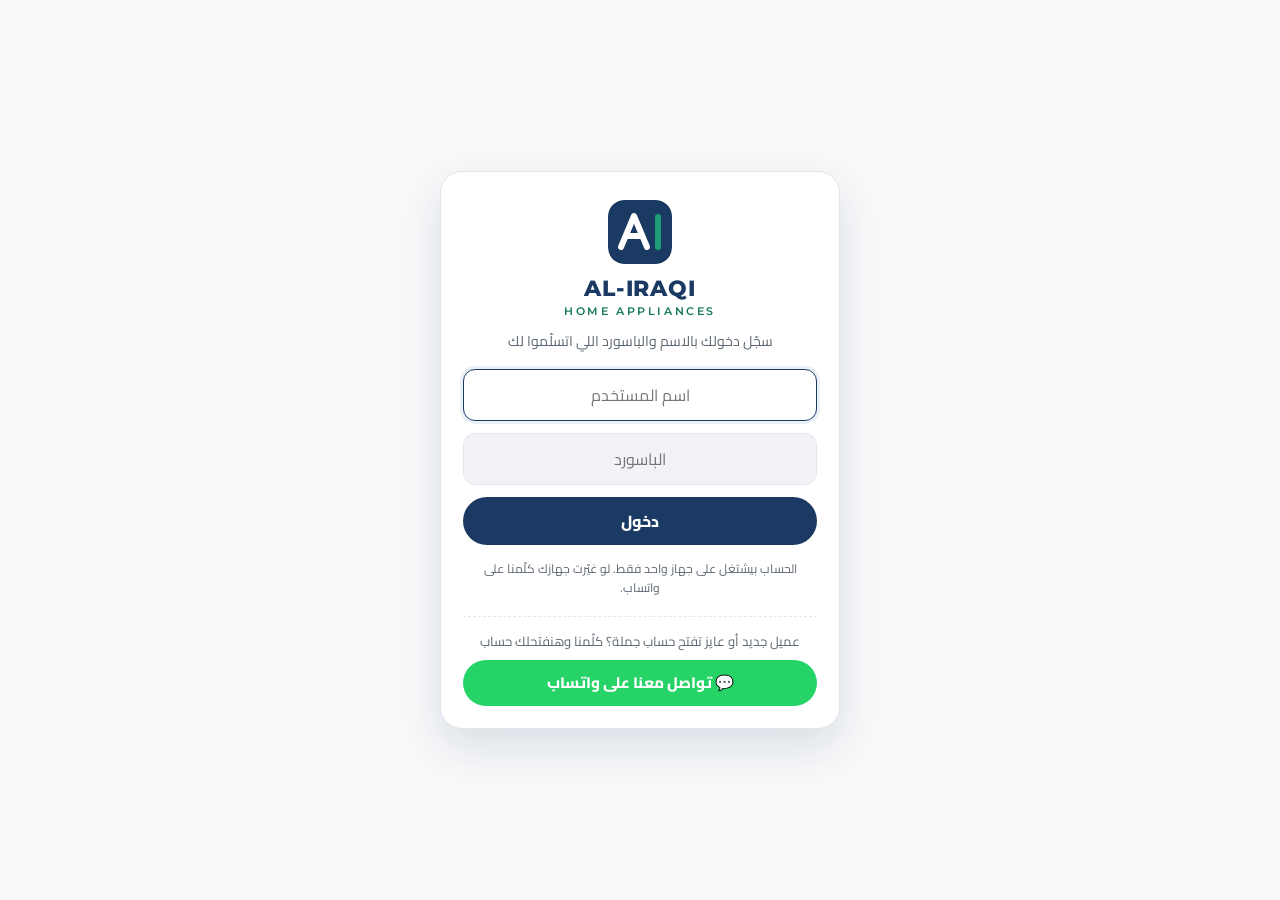
==== commit 6d9840a4: "Add files via upload" ====
--- a/index.html
+++ b/index.html
@@ -3,29 +3,26 @@
 <head>
 <meta charset="UTF-8">
 <meta name="viewport" content="width=device-width, initial-scale=1.0">
-<title>AL-IRAQI HOME APPLIANCES | المتجر</title>
+<title>AL-IRAQI HOME APPLIANCES | كتالوج الجملة</title>
 <!-- ===== رسالة الرابط (بتظهر لما الرابط يتبعت على واتساب/فيسبوك) — غيّر النص هنا مرة واحدة ===== -->
-<meta name="description" content="انتظروا منا كل جديد في الأدوات المنزلية — تسوّق بالقطعة واطلب عبر واتساب">
+<meta name="description" content="انتظروا منا كل جديد — أحدث الأصناف وأفضل أسعار الجملة من العراقي للأدوات المنزلية">
 <meta property="og:type" content="website">
 <meta property="og:locale" content="ar_EG">
-<meta property="og:title" content="AL-IRAQI HOME APPLIANCES | المتجر">
-<meta property="og:description" content="انتظروا منا كل جديد في الأدوات المنزلية — تسوّق بالقطعة واطلب عبر واتساب">
+<meta property="og:title" content="AL-IRAQI HOME APPLIANCES | كتالوج الجملة">
+<meta property="og:description" content="انتظروا منا كل جديد — أحدث الأصناف وأفضل أسعار الجملة من العراقي للأدوات المنزلية">
 <meta name="twitter:card" content="summary_large_image">
 <!-- بعد ما تعرف الرابط النهائي للموقع، شيل علامات التعليق وبدّل YOUR-DOMAIN:
-<link rel="canonical" href="https://YOUR-DOMAIN/">
-<meta property="og:url" content="https://YOUR-DOMAIN/">
-<meta property="og:image" content="https://YOUR-DOMAIN/preview.png">
 (preview.png = صورة 1200×630 بصيغة PNG أو JPG بجانب index.html — واتساب مش بيعرض SVG)
 -->
 <meta name="theme-color" content="#1b3a63">
 <link rel="icon" href="data:image/svg+xml,%3Csvg xmlns='http://www.w3.org/2000/svg' viewBox='0 0 64 64'%3E%3Crect width='64' height='64' rx='14' fill='%231b3a63'/%3E%3Ctext x='32' y='43' font-size='30' font-weight='800' text-anchor='middle' font-family='Arial' fill='%23fff'%3EAI%3C/text%3E%3C/svg%3E">
 <link rel="preconnect" href="https://fonts.googleapis.com">
 <link rel="preconnect" href="https://fonts.gstatic.com" crossorigin>
-<link href="https://fonts.googleapis.com/css2?family=Montserrat:wght@500;600;700;800&family=Cairo:wght@400;600;700;800&family=Tajawal:wght@400;500;700&display=swap" rel="stylesheet">
+<link href="https://fonts.googleapis.com/css2?family=Montserrat:wght@600;800&family=Cairo:wght@400;700;800&display=swap" rel="stylesheet">
 <link rel="stylesheet" href="style.css">
 <link rel="stylesheet" href="cards.css">
 </head>
-<body data-mode="retail">
+<body data-mode="wholesale">
 
   <!-- ===== شريط وضع التجربة (بيظهر للمدير فقط) ===== -->
   <div class="test-ribbon" id="testRibbon" hidden role="status">🧪 وضع التجربة — الطلبات هنا وهمية ومش بتأثر على المخزون الحقيقي</div>
@@ -63,7 +60,7 @@
   <!-- ===== رسالة ثابتة (غيّر النص جوه الـ span، ولو سبته فاضي مش هتظهر) ===== -->
   <div class="site-banner" id="siteBanner" hidden role="note">
     <span class="site-banner-icon" aria-hidden="true">📣</span>
-    <p class="site-banner-text">انتظروا منا كل جديد في الأدوات المنزلية — تسوّق بالقطعة واطلب عبر واتساب</p>
+    <p class="site-banner-text">انتظروا منا كل جديد — أحدث الأصناف وأفضل أسعار الجملة من العراقي للأدوات المنزلية</p>
     <button class="site-banner-close" id="siteBannerClose" type="button" aria-label="إغلاق الرسالة">✕</button>
   </div>
 
@@ -259,7 +256,7 @@
           <span class="help-tip-icon">🛒</span>
           <div class="help-tip-text">
             <b>إضافة صنف للطلب</b>
-            <p>حدد الكمية المطلوبة، وبعدين دوس "أضف للطلب" — تقدر تتابع اللي ضفته من زرار "طلبك" فوق.</p>
+            <p>اختار بالقطعة أو بالكرتونة، حدد الكمية، وبعدين دوس "أضف للطلب" — تقدر تتابع اللي ضفته من زرار "طلبك" فوق.</p>
           </div>
         </div>
         <div class="help-tip">
@@ -303,41 +300,28 @@
     <svg viewBox="0 0 24 24" width="22" height="22" aria-hidden="true"><path d="M12 19V5M5 12l7-7 7 7" fill="none" stroke="currentColor" stroke-width="2.6" stroke-linecap="round" stroke-linejoin="round"/></svg>
   </button>
 
-  <!-- ===== شاشة الدخول: القطاعي مفتوح (اسم + موبايل مرة واحدة بس، بدون باسورد) ===== -->
-  <div class="login-gate" id="loginGate" hidden role="dialog" aria-modal="true" aria-label="الدخول للمتجر">
-    <form class="login-card" id="visitorForm" autocomplete="on">
+  <!-- ===== شاشة تسجيل الدخول (الموقع كله مقفول لحد ما العميل يسجّل) ===== -->
+  <div class="login-gate" id="loginGate" hidden role="dialog" aria-modal="true" aria-label="تسجيل الدخول">
+    <form class="login-card" id="loginForm" autocomplete="on">
       <img class="login-logo" src="logo.svg" alt="" width="64" height="64">
       <h1 class="login-title">AL-IRAQI <small>HOME APPLIANCES</small></h1>
-      <p class="login-sub">أهلًا بيك! اكتب اسمك ورقم موبايلك مرة واحدة بس وتتصفّح الأسعار — من غير باسورد</p>
-      <input type="text" id="visitorName" name="name" placeholder="اسمك أو اسم المحل" autocomplete="name" maxlength="60" required aria-label="الاسم">
-      <input type="tel" id="visitorPhone" name="tel" placeholder="رقم الموبايل (واتساب) — 01012345678" autocomplete="tel" inputmode="tel" maxlength="20" required aria-label="رقم الموبايل">
-      <p class="login-error" id="visitorError" hidden role="alert"></p>
-      <button type="submit" class="btn-login" id="visitorBtn">دخول للمتجر</button>
-      <p class="login-note">بياناتك بتتحفظ على جهازك — مش هتكتبها تاني.</p>
-      <div class="login-wa">
-        <p class="login-wa-q">عندك استفسار أو محتاج مساعدة؟ كلّمنا على واتساب</p>
-        <a class="btn-wa js-new-wa" href="#" target="_blank" rel="noopener">💬 تواصل معنا على واتساب</a>
-      </div>
-      <button type="button" class="link-btn" id="showAdminLogin">دخول الإدارة</button>
-    </form>
-    <form class="login-card" id="loginForm" autocomplete="on" hidden>
-      <img class="login-logo" src="logo.svg" alt="" width="64" height="64">
-      <h1 class="login-title">AL-IRAQI <small>HOME APPLIANCES</small></h1>
-      <p class="login-sub">دخول الإدارة (وضع التجربة)</p>
+      <p class="login-sub">سجّل دخولك بالاسم والباسورد اللي اتسلّموا لك</p>
       <input type="text" id="loginUser" name="username" placeholder="اسم المستخدم" autocomplete="username" autocapitalize="none" spellcheck="false" required aria-label="اسم المستخدم">
       <input type="password" id="loginPass" name="password" placeholder="الباسورد" autocomplete="current-password" required aria-label="الباسورد">
       <p class="login-error" id="loginError" hidden role="alert"></p>
       <button type="submit" class="btn-login" id="loginBtn">دخول</button>
-      <button type="button" class="link-btn" id="backToVisitor">← رجوع</button>
+      <p class="login-note">الحساب بيشتغل على جهاز واحد فقط. لو غيّرت جهازك كلّمنا على واتساب.</p>
+      <div class="login-wa">
+        <p class="login-wa-q">عميل جديد أو عايز تفتح حساب جملة؟ كلّمنا وهنفتحلك حساب</p>
+        <a class="btn-wa js-new-wa" href="#" target="_blank" rel="noopener">💬 تواصل معنا على واتساب</a>
+      </div>
     </form>
   </div>
 
   <div class="cart-overlay" id="cartOverlay" hidden></div>
   <div class="toast-container" id="toastContainer" role="status" aria-live="polite" aria-atomic="true"></div>
 
-  <script src="https://cdnjs.cloudflare.com/ajax/libs/PapaParse/5.4.1/papaparse.min.js"></script>
-  <script src="https://cdnjs.cloudflare.com/ajax/libs/html2canvas/1.4.1/html2canvas.min.js"></script>
-  <script src="https://cdnjs.cloudflare.com/ajax/libs/jspdf/2.5.1/jspdf.umd.min.js"></script>
-  <script src="script.js"></script>
+  <script defer src="https://cdnjs.cloudflare.com/ajax/libs/PapaParse/5.4.1/papaparse.min.js"></script>
+    <script defer src="script.js"></script>
 </body>
 </html>
--- a/style.css
+++ b/style.css
@@ -17,17 +17,17 @@
   --navy-deep:   #142c4c;
   --navy-soft:   #eaf0f7;
   --text:        #22303f;
-  --muted:       #77838f;
+  --muted:       #5c6772;
 
   /* التفاعل */
-  --emerald:     #1f9d76;   /* أخضر زمردي — واتساب والتأكيد */
-  --emerald-dk:  #17825f;
+  --emerald:     #16795a;   /* أخضر زمردي — واتساب والتأكيد */
+  --emerald-dk:  #0f6b4e;
   --emerald-bg:  #e8f6f1;
 
   /* الحالات */
-  --ok:          #1f9d76;
+  --ok:          #16795a;
   --ok-bg:       #e8f6f1;
-  --danger:      #c2564e;
+  --danger:      #a8433c;
   --danger-bg:   #fbeeed;
 
   /* الظلال */
@@ -40,7 +40,7 @@
   --tap:         44px;      /* الحد الأدنى المريح للمس */
 
   --ff-en:       'Montserrat', sans-serif;
-  --ff-ar:       'Cairo', 'Tajawal', sans-serif;
+  --ff-ar:       'Cairo', system-ui, sans-serif;
 }
 
 *{ box-sizing:border-box; }
@@ -198,7 +198,7 @@
   outline:none;
   transition:border-color .2s ease, background .2s ease, box-shadow .2s ease;
 }
-#searchInput::placeholder{ color:#9aa5b1; }
+#searchInput::placeholder{ color:#6b7782; }
 #searchInput:focus{
   border-color:var(--navy);
   background:var(--card);
@@ -1700,3 +1700,8 @@
   margin:26px 0 4px;
 }
 .unavail-zone .category-heading{ opacity:.88; }
+
+
+/* ============ أداء: الكروت خارج الشاشة مش بتتحسب layout/paint ============ */
+.product-card{ content-visibility:auto; contain-intrinsic-size:auto 430px; }
+.category-section{ content-visibility:auto; contain-intrinsic-size:auto 900px; }
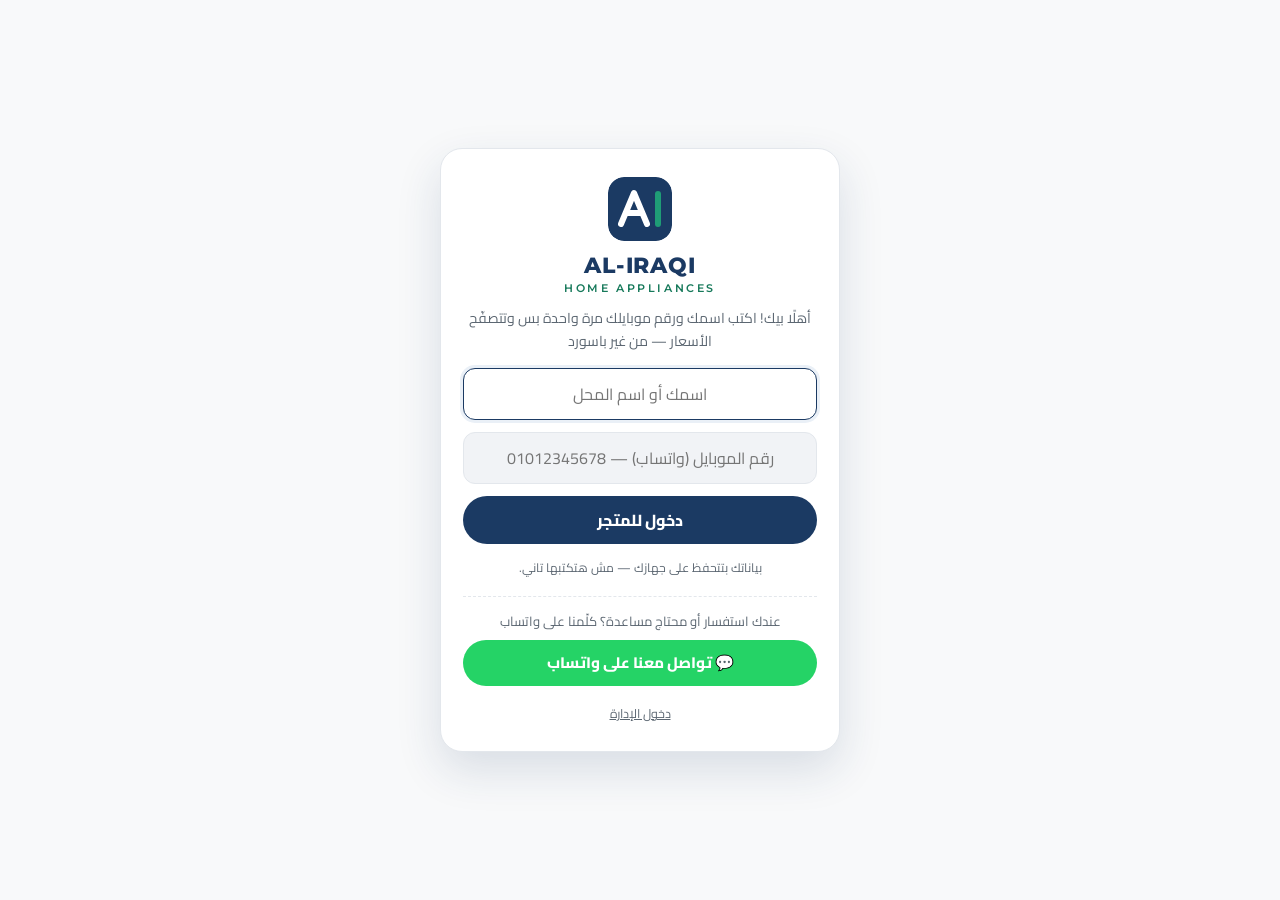
==== commit 35bbbceb: "Add files via upload" ====
--- a/index.html
+++ b/index.html
@@ -3,13 +3,13 @@
 <head>
 <meta charset="UTF-8">
 <meta name="viewport" content="width=device-width, initial-scale=1.0">
-<title>AL-IRAQI HOME APPLIANCES | كتالوج الجملة</title>
+<title>AL-IRAQI HOME APPLIANCES | المتجر</title>
 <!-- ===== رسالة الرابط (بتظهر لما الرابط يتبعت على واتساب/فيسبوك) — غيّر النص هنا مرة واحدة ===== -->
-<meta name="description" content="انتظروا منا كل جديد — أحدث الأصناف وأفضل أسعار الجملة من العراقي للأدوات المنزلية">
+<meta name="description" content="انتظروا منا كل جديد في الأدوات المنزلية — تسوّق بالقطعة واطلب عبر واتساب">
 <meta property="og:type" content="website">
 <meta property="og:locale" content="ar_EG">
-<meta property="og:title" content="AL-IRAQI HOME APPLIANCES | كتالوج الجملة">
-<meta property="og:description" content="انتظروا منا كل جديد — أحدث الأصناف وأفضل أسعار الجملة من العراقي للأدوات المنزلية">
+<meta property="og:title" content="AL-IRAQI HOME APPLIANCES | المتجر">
+<meta property="og:description" content="انتظروا منا كل جديد في الأدوات المنزلية — تسوّق بالقطعة واطلب عبر واتساب">
 <meta name="twitter:card" content="summary_large_image">
 <!-- بعد ما تعرف الرابط النهائي للموقع، شيل علامات التعليق وبدّل YOUR-DOMAIN:
 (preview.png = صورة 1200×630 بصيغة PNG أو JPG بجانب index.html — واتساب مش بيعرض SVG)
@@ -22,7 +22,7 @@
 <link rel="stylesheet" href="style.css">
 <link rel="stylesheet" href="cards.css">
 </head>
-<body data-mode="wholesale">
+<body data-mode="retail">
 
   <!-- ===== شريط وضع التجربة (بيظهر للمدير فقط) ===== -->
   <div class="test-ribbon" id="testRibbon" hidden role="status">🧪 وضع التجربة — الطلبات هنا وهمية ومش بتأثر على المخزون الحقيقي</div>
@@ -60,7 +60,7 @@
   <!-- ===== رسالة ثابتة (غيّر النص جوه الـ span، ولو سبته فاضي مش هتظهر) ===== -->
   <div class="site-banner" id="siteBanner" hidden role="note">
     <span class="site-banner-icon" aria-hidden="true">📣</span>
-    <p class="site-banner-text">انتظروا منا كل جديد — أحدث الأصناف وأفضل أسعار الجملة من العراقي للأدوات المنزلية</p>
+    <p class="site-banner-text">انتظروا منا كل جديد في الأدوات المنزلية — تسوّق بالقطعة واطلب عبر واتساب</p>
     <button class="site-banner-close" id="siteBannerClose" type="button" aria-label="إغلاق الرسالة">✕</button>
   </div>
 
@@ -256,7 +256,7 @@
           <span class="help-tip-icon">🛒</span>
           <div class="help-tip-text">
             <b>إضافة صنف للطلب</b>
-            <p>اختار بالقطعة أو بالكرتونة، حدد الكمية، وبعدين دوس "أضف للطلب" — تقدر تتابع اللي ضفته من زرار "طلبك" فوق.</p>
+            <p>حدد الكمية المطلوبة، وبعدين دوس "أضف للطلب" — تقدر تتابع اللي ضفته من زرار "طلبك" فوق.</p>
           </div>
         </div>
         <div class="help-tip">
@@ -300,21 +300,32 @@
     <svg viewBox="0 0 24 24" width="22" height="22" aria-hidden="true"><path d="M12 19V5M5 12l7-7 7 7" fill="none" stroke="currentColor" stroke-width="2.6" stroke-linecap="round" stroke-linejoin="round"/></svg>
   </button>
 
-  <!-- ===== شاشة تسجيل الدخول (الموقع كله مقفول لحد ما العميل يسجّل) ===== -->
-  <div class="login-gate" id="loginGate" hidden role="dialog" aria-modal="true" aria-label="تسجيل الدخول">
-    <form class="login-card" id="loginForm" autocomplete="on">
+  <!-- ===== شاشة الدخول: القطاعي مفتوح (اسم + موبايل مرة واحدة بس، بدون باسورد) ===== -->
+  <div class="login-gate" id="loginGate" hidden role="dialog" aria-modal="true" aria-label="الدخول للمتجر">
+    <form class="login-card" id="visitorForm" autocomplete="on">
       <img class="login-logo" src="logo.svg" alt="" width="64" height="64">
       <h1 class="login-title">AL-IRAQI <small>HOME APPLIANCES</small></h1>
-      <p class="login-sub">سجّل دخولك بالاسم والباسورد اللي اتسلّموا لك</p>
+      <p class="login-sub">أهلًا بيك! اكتب اسمك ورقم موبايلك مرة واحدة بس وتتصفّح الأسعار — من غير باسورد</p>
+      <input type="text" id="visitorName" name="name" placeholder="اسمك أو اسم المحل" autocomplete="name" maxlength="60" required aria-label="الاسم">
+      <input type="tel" id="visitorPhone" name="tel" placeholder="رقم الموبايل (واتساب) — 01012345678" autocomplete="tel" inputmode="tel" maxlength="20" required aria-label="رقم الموبايل">
+      <p class="login-error" id="visitorError" hidden role="alert"></p>
+      <button type="submit" class="btn-login" id="visitorBtn">دخول للمتجر</button>
+      <p class="login-note">بياناتك بتتحفظ على جهازك — مش هتكتبها تاني.</p>
+      <div class="login-wa">
+        <p class="login-wa-q">عندك استفسار أو محتاج مساعدة؟ كلّمنا على واتساب</p>
+        <a class="btn-wa js-new-wa" href="#" target="_blank" rel="noopener">💬 تواصل معنا على واتساب</a>
+      </div>
+      <button type="button" class="link-btn" id="showAdminLogin">دخول الإدارة</button>
+    </form>
+    <form class="login-card" id="loginForm" autocomplete="on" hidden>
+      <img class="login-logo" src="logo.svg" alt="" width="64" height="64">
+      <h1 class="login-title">AL-IRAQI <small>HOME APPLIANCES</small></h1>
+      <p class="login-sub">دخول الإدارة (وضع التجربة)</p>
       <input type="text" id="loginUser" name="username" placeholder="اسم المستخدم" autocomplete="username" autocapitalize="none" spellcheck="false" required aria-label="اسم المستخدم">
       <input type="password" id="loginPass" name="password" placeholder="الباسورد" autocomplete="current-password" required aria-label="الباسورد">
       <p class="login-error" id="loginError" hidden role="alert"></p>
       <button type="submit" class="btn-login" id="loginBtn">دخول</button>
-      <p class="login-note">الحساب بيشتغل على جهاز واحد فقط. لو غيّرت جهازك كلّمنا على واتساب.</p>
-      <div class="login-wa">
-        <p class="login-wa-q">عميل جديد أو عايز تفتح حساب جملة؟ كلّمنا وهنفتحلك حساب</p>
-        <a class="btn-wa js-new-wa" href="#" target="_blank" rel="noopener">💬 تواصل معنا على واتساب</a>
-      </div>
+      <button type="button" class="link-btn" id="backToVisitor">← رجوع</button>
     </form>
   </div>
 
